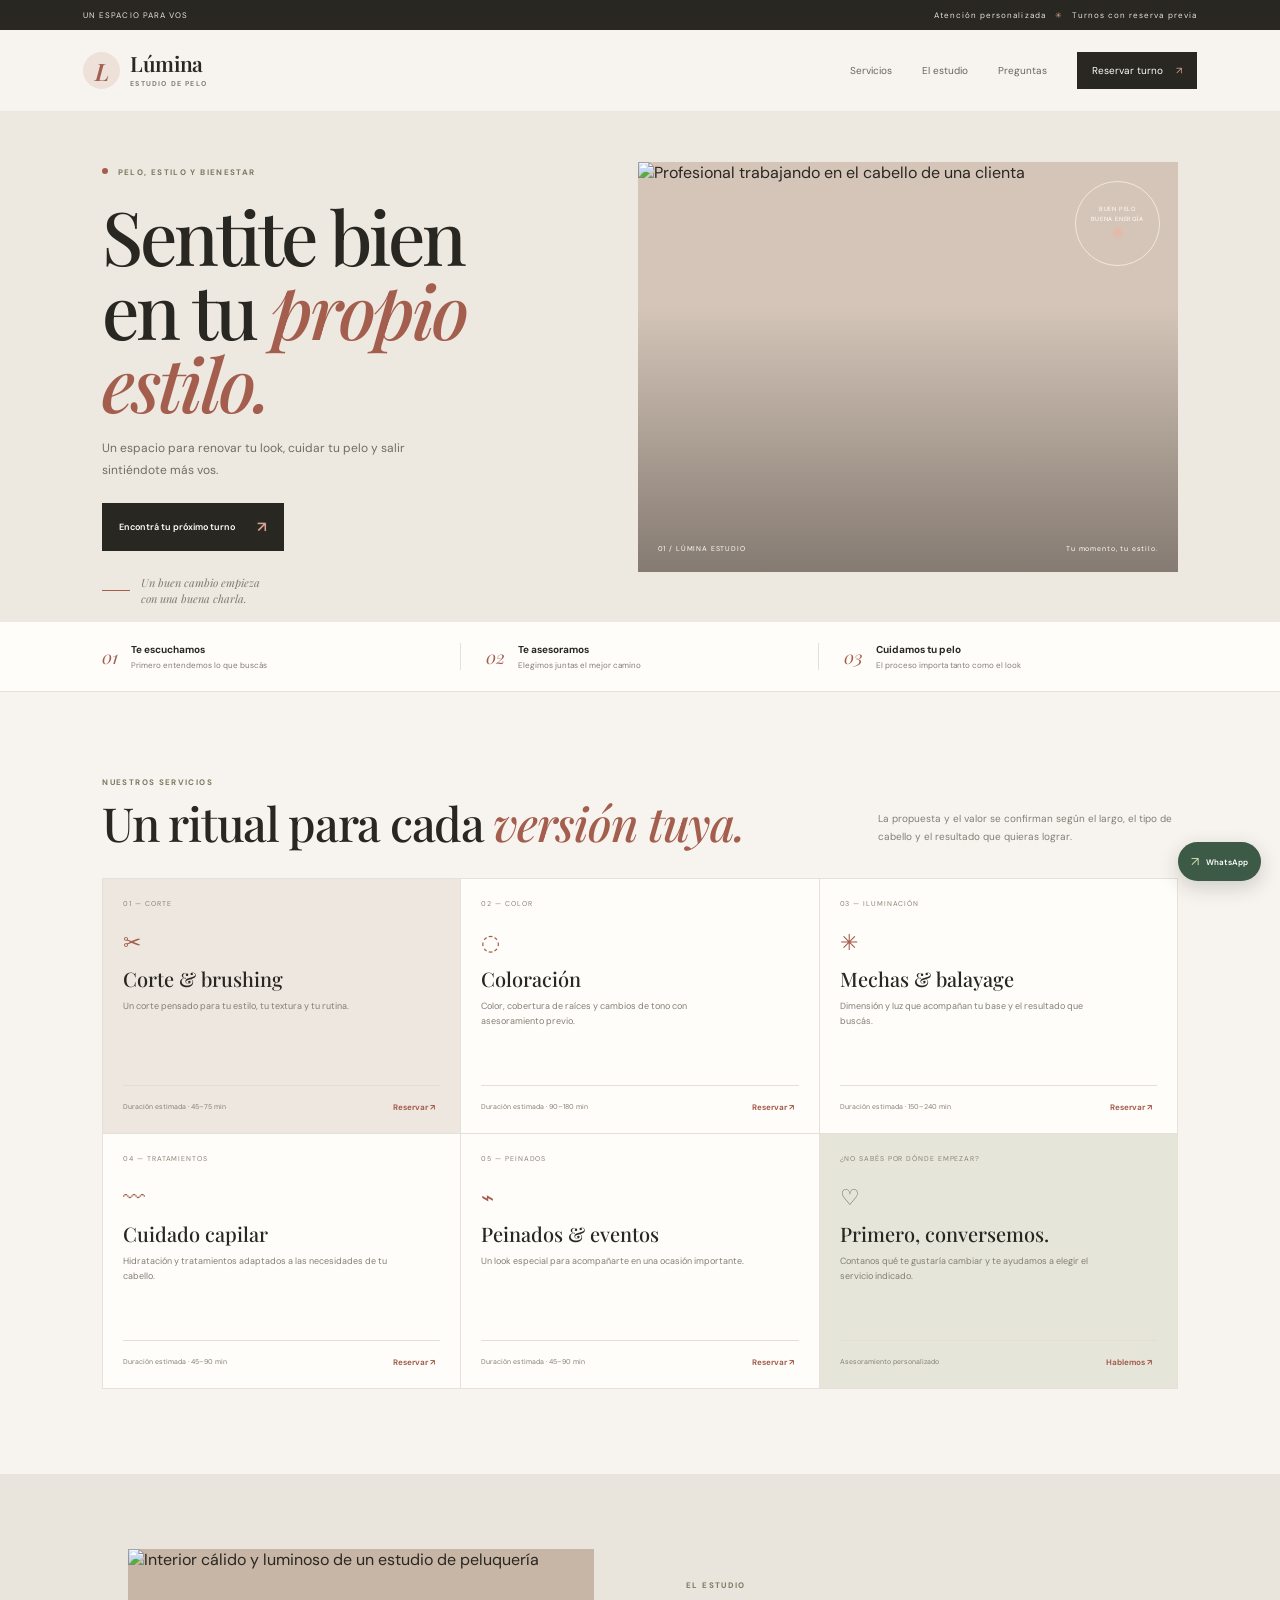
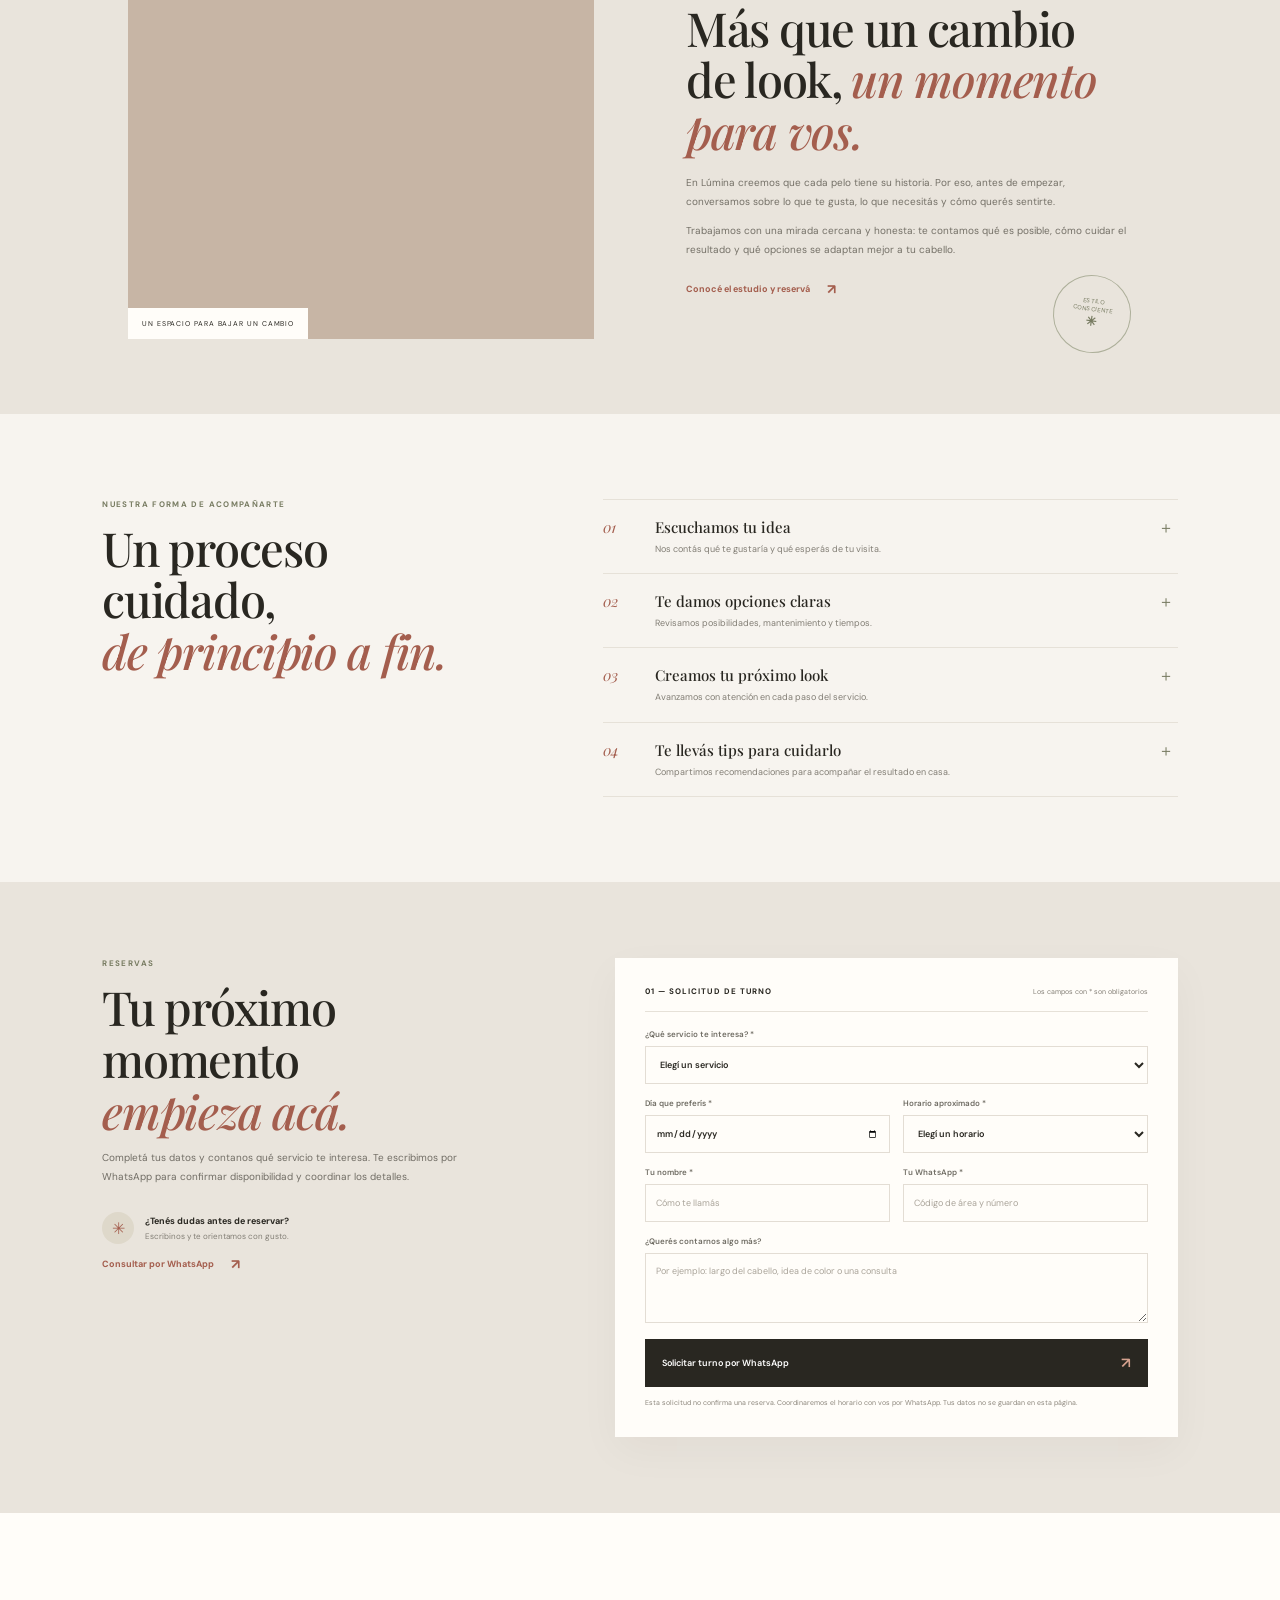
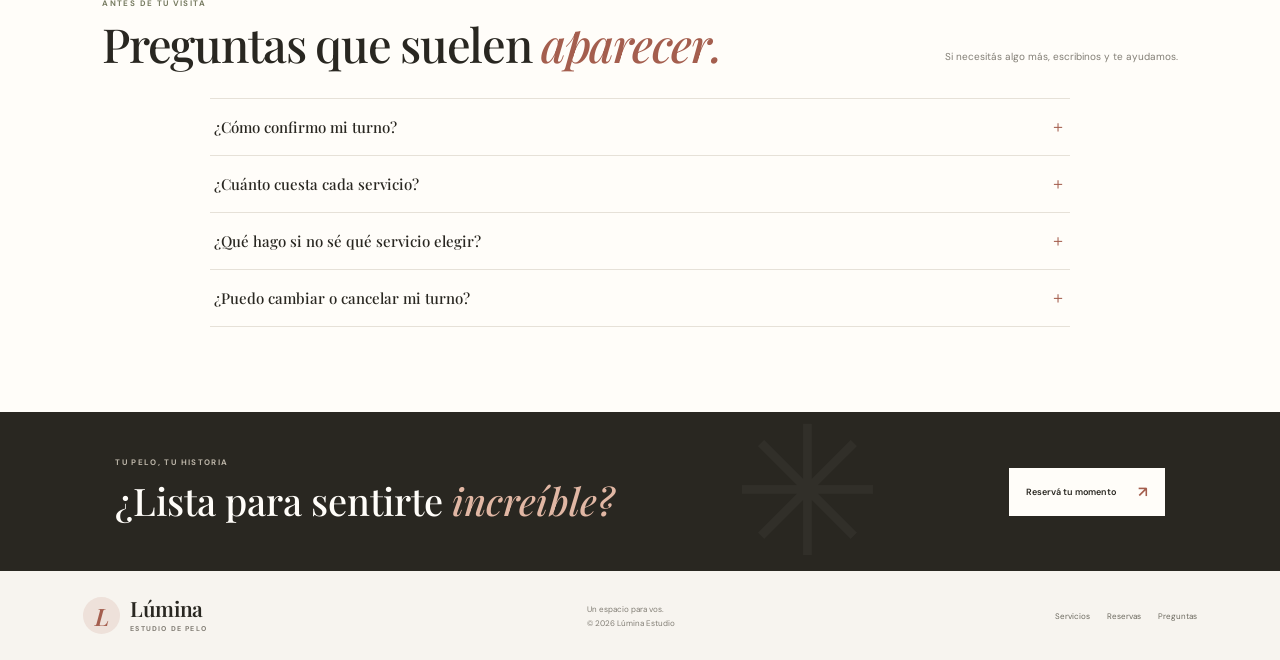
==== index.html @ b68b3b3b "Add files via upload" ====
<!doctype html>
<html lang="es">
<head>
  <meta charset="utf-8">
  <meta name="viewport" content="width=device-width, initial-scale=1">
  <meta name="theme-color" content="#f7f4ef">
  <meta name="description" content="Un espacio para renovar tu estilo y cuidar tu cabello. Conocé nuestros servicios de peluquería y solicitá tu turno por WhatsApp.">
  <title>Lúmina Estudio | Peluquería y cuidado capilar</title>
  <link rel="preconnect" href="https://fonts.googleapis.com">
  <link rel="preconnect" href="https://fonts.gstatic.com" crossorigin>
  <link href="https://fonts.googleapis.com/css2?family=DM+Sans:wght@400;500;600;700&family=Playfair+Display:ital,wght@0,500;0,600;0,700;1,500;1,600&display=swap" rel="stylesheet">
  <link rel="stylesheet" href="styles.css">
</head>
<body>
  <div class="topbar"><span>UN ESPACIO PARA VOS</span><span>Atención personalizada <i>✳</i> Turnos con reserva previa</span></div>
  <header class="site-header">
    <a class="brand" href="#inicio" aria-label="Lúmina Estudio, inicio"><span class="brand-mark" aria-hidden="true">L</span><span class="brand-word">Lúmina<small>ESTUDIO DE PELO</small></span></a>
    <button class="menu-toggle" id="menuToggle" aria-expanded="false" aria-controls="mainNav" aria-label="Abrir menú"><span></span><span></span></button>
    <nav class="main-nav" id="mainNav" aria-label="Navegación principal"><a href="#servicios">Servicios</a><a href="#estudio">El estudio</a><a href="#preguntas">Preguntas</a><a class="nav-book" href="#turnos">Reservar turno <span>↗</span></a></nav>
  </header>
  <main id="inicio">
    <section class="hero">
      <div class="hero-copy"><span class="eyebrow"><i></i> PELO, ESTILO Y BIENESTAR</span><h1>Sentite bien<br>en tu <em>propio estilo.</em></h1><p>Un espacio para renovar tu look, cuidar tu pelo y salir sintiéndote más vos.</p><a class="button button-dark" href="#turnos">Encontrá tu próximo turno <span>↗</span></a><div class="hero-note"><span class="note-line"></span><span>Un buen cambio empieza<br>con una buena charla.</span></div></div>
      <div class="hero-image"><img src="https://images.unsplash.com/photo-1522337360788-8b13dee7a37e?auto=format&fit=crop&w=1400&q=88" alt="Profesional trabajando en el cabello de una clienta" fetchpriority="high"><div class="hero-image-caption"><span>01 / LÚMINA ESTUDIO</span><span>Tu momento, tu estilo.</span></div><div class="hero-seal"><span>BUEN PELO<br>BUENA ENERGÍA</span><b>✳</b></div></div>
    </section>

    <section class="values-strip" aria-label="Nuestra forma de trabajar"><div><span class="value-number">01</span><span><b>Te escuchamos</b><small>Primero entendemos lo que buscás</small></span></div><div><span class="value-number">02</span><span><b>Te asesoramos</b><small>Elegimos juntas el mejor camino</small></span></div><div><span class="value-number">03</span><span><b>Cuidamos tu pelo</b><small>El proceso importa tanto como el look</small></span></div></section>

    <section class="services section-pad" id="servicios">
      <div class="section-heading"><div><span class="eyebrow">NUESTROS SERVICIOS</span><h2>Un ritual para cada <em>versión tuya.</em></h2></div><p>La propuesta y el valor se confirman según el largo, el tipo de cabello y el resultado que quieras lograr.</p></div>
      <div class="service-grid">
        <article class="service-card service-featured"><span class="service-index">01 — CORTE</span><div class="service-icon" aria-hidden="true">✂</div><h3>Corte &amp; brushing</h3><p>Un corte pensado para tu estilo, tu textura y tu rutina.</p><div class="service-bottom"><span>Duración estimada · 45–75 min</span><button data-book-service="Corte & brushing" aria-label="Solicitar turno para corte y brushing">Reservar ↗</button></div></article>
        <article class="service-card"><span class="service-index">02 — COLOR</span><div class="service-icon" aria-hidden="true">◌</div><h3>Coloración</h3><p>Color, cobertura de raíces y cambios de tono con asesoramiento previo.</p><div class="service-bottom"><span>Duración estimada · 90–180 min</span><button data-book-service="Coloración" aria-label="Solicitar turno para coloración">Reservar ↗</button></div></article>
        <article class="service-card"><span class="service-index">03 — ILUMINACIÓN</span><div class="service-icon" aria-hidden="true">✳</div><h3>Mechas &amp; balayage</h3><p>Dimensión y luz que acompañan tu base y el resultado que buscás.</p><div class="service-bottom"><span>Duración estimada · 150–240 min</span><button data-book-service="Mechas y balayage" aria-label="Solicitar turno para mechas o balayage">Reservar ↗</button></div></article>
        <article class="service-card"><span class="service-index">04 — TRATAMIENTOS</span><div class="service-icon" aria-hidden="true">〰</div><h3>Cuidado capilar</h3><p>Hidratación y tratamientos adaptados a las necesidades de tu cabello.</p><div class="service-bottom"><span>Duración estimada · 45–90 min</span><button data-book-service="Tratamiento capilar" aria-label="Solicitar turno para tratamiento capilar">Reservar ↗</button></div></article>
        <article class="service-card"><span class="service-index">05 — PEINADOS</span><div class="service-icon" aria-hidden="true">⌁</div><h3>Peinados &amp; eventos</h3><p>Un look especial para acompañarte en una ocasión importante.</p><div class="service-bottom"><span>Duración estimada · 45–90 min</span><button data-book-service="Peinado para evento" aria-label="Solicitar turno para peinado de evento">Reservar ↗</button></div></article>
        <article class="service-card service-consult"><span class="service-index">¿NO SABÉS POR DÓNDE EMPEZAR?</span><div class="service-icon" aria-hidden="true">♡</div><h3>Primero, conversemos.</h3><p>Contanos qué te gustaría cambiar y te ayudamos a elegir el servicio indicado.</p><div class="service-bottom"><span>Asesoramiento personalizado</span><a href="#turnos">Hablemos ↗</a></div></article>
      </div>
    </section>

    <section class="about" id="estudio"><div class="about-photo"><img src="https://images.unsplash.com/photo-1560066984-138dadb4c035?auto=format&fit=crop&w=1000&q=85" alt="Interior cálido y luminoso de un estudio de peluquería" loading="lazy"><span class="photo-tag">UN ESPACIO PARA BAJAR UN CAMBIO</span></div><div class="about-copy"><span class="eyebrow">EL ESTUDIO</span><h2>Más que un cambio de look, <em>un momento para vos.</em></h2><p>En Lúmina creemos que cada pelo tiene su historia. Por eso, antes de empezar, conversamos sobre lo que te gusta, lo que necesitás y cómo querés sentirte.</p><p>Trabajamos con una mirada cercana y honesta: te contamos qué es posible, cómo cuidar el resultado y qué opciones se adaptan mejor a tu cabello.</p><a class="text-link" href="#turnos">Conocé el estudio y reservá <span>↗</span></a><div class="about-stamp" aria-hidden="true"><span>ESTILO<br>CONSCIENTE</span><b>✳</b></div></div></section>

    <section class="experience section-pad"><div class="experience-heading"><span class="eyebrow">NUESTRA FORMA DE ACOMPAÑARTE</span><h2>Un proceso cuidado,<br><em>de principio a fin.</em></h2></div><div class="experience-list"><article><span>01</span><div><h3>Escuchamos tu idea</h3><p>Nos contás qué te gustaría y qué esperás de tu visita.</p></div><b>＋</b></article><article><span>02</span><div><h3>Te damos opciones claras</h3><p>Revisamos posibilidades, mantenimiento y tiempos.</p></div><b>＋</b></article><article><span>03</span><div><h3>Creamos tu próximo look</h3><p>Avanzamos con atención en cada paso del servicio.</p></div><b>＋</b></article><article><span>04</span><div><h3>Te llevás tips para cuidarlo</h3><p>Compartimos recomendaciones para acompañar el resultado en casa.</p></div><b>＋</b></article></div></section>

    <section class="booking" id="turnos"><div class="booking-intro"><span class="eyebrow">RESERVAS</span><h2>Tu próximo momento<br><em>empieza acá.</em></h2><p>Completá tus datos y contanos qué servicio te interesa. Te escribimos por WhatsApp para confirmar disponibilidad y coordinar los detalles.</p><div class="booking-contact"><span class="contact-icon">✳</span><span><b>¿Tenés dudas antes de reservar?</b><small>Escribinos y te orientamos con gusto.</small></span></div><a class="text-link" href="#" id="bookingWhatsApp">Consultar por WhatsApp <span>↗</span></a></div>
      <form class="booking-form" id="bookingForm">
        <div class="form-heading"><span>01 — SOLICITUD DE TURNO</span><small>Los campos con * son obligatorios</small></div>
        <label class="field field-full">¿Qué servicio te interesa? *<select name="service" id="serviceSelect" required><option value="" disabled selected>Elegí un servicio</option><option>Corte & brushing</option><option>Coloración</option><option>Mechas y balayage</option><option>Tratamiento capilar</option><option>Peinado para evento</option><option>Necesito asesoramiento</option></select></label>
        <div class="form-row"><label class="field">Día que preferís *<input type="date" name="date" id="dateInput" required></label><label class="field">Horario aproximado *<select name="time" id="timeSelect" required><option value="" disabled selected>Elegí un horario</option></select></label></div>
        <div class="form-row"><label class="field">Tu nombre *<input type="text" name="name" placeholder="Cómo te llamás" autocomplete="name" required maxlength="70"></label><label class="field">Tu WhatsApp *<input type="tel" name="phone" placeholder="Código de área y número" autocomplete="tel" required maxlength="25"></label></div>
        <label class="field field-full">¿Querés contarnos algo más? <textarea name="notes" rows="3" placeholder="Por ejemplo: largo del cabello, idea de color o una consulta" maxlength="500"></textarea></label>
        <button class="button button-dark submit-booking" type="submit">Solicitar turno por WhatsApp <span>↗</span></button>
        <p class="form-privacy">Esta solicitud no confirma una reserva. Coordinaremos el horario con vos por WhatsApp. Tus datos no se guardan en esta página.</p>
      </form>
    </section>

    <section class="faq section-pad" id="preguntas"><div class="section-heading"><div><span class="eyebrow">ANTES DE TU VISITA</span><h2>Preguntas que suelen <em>aparecer.</em></h2></div><p>Si necesitás algo más, escribinos y te ayudamos.</p></div><div class="faq-list"><details><summary>¿Cómo confirmo mi turno?<span>＋</span></summary><p>Completá el formulario de reserva. Se abrirá WhatsApp con tu solicitud y coordinaremos con vos la disponibilidad. El turno queda confirmado cuando recibís nuestra respuesta.</p></details><details><summary>¿Cuánto cuesta cada servicio?<span>＋</span></summary><p>El valor depende del servicio, el largo y el trabajo necesario. Te damos una orientación antes de reservar y confirmamos el presupuesto durante la consulta.</p></details><details><summary>¿Qué hago si no sé qué servicio elegir?<span>＋</span></summary><p>Elegí “Necesito asesoramiento” en el formulario y contanos qué resultado tenés en mente. Te vamos a orientar antes de definir el servicio.</p></details><details><summary>¿Puedo cambiar o cancelar mi turno?<span>＋</span></summary><p>Sí. Escribinos por WhatsApp con anticipación para que podamos recoordinar el horario.</p></details></div></section>

    <section class="closing-banner"><div><span class="eyebrow">TU PELO, TU HISTORIA</span><h2>¿Lista para sentirte <em>increíble?</em></h2></div><a class="button button-light" href="#turnos">Reservá tu momento <span>↗</span></a><span class="closing-flower" aria-hidden="true">✳</span></section>
  </main>
  <footer class="footer"><a class="brand" href="#inicio"><span class="brand-mark" aria-hidden="true">L</span><span class="brand-word">Lúmina<small>ESTUDIO DE PELO</small></span></a><span class="footer-copy">Un espacio para vos. <span>© <span id="year"></span> Lúmina Estudio</span></span><div class="footer-links"><a href="#servicios">Servicios</a><a href="#turnos">Reservas</a><a href="#preguntas">Preguntas</a></div></footer>
  <a class="floating-whatsapp" href="#" id="floatingWhatsApp" aria-label="Escribinos por WhatsApp"><span>↗</span><b>WhatsApp</b></a>
  <div class="toast" id="toast" role="status" aria-live="polite"></div>
  <script src="app.js"></script>
</body>
</html>
---- styles.css ----
:root{--cream:#f7f4ef;--paper:#fffdf9;--ink:#292721;--muted:#827e75;--line:#e6e1d8;--rose:#d5a18e;--rose-deep:#a45e4e;--rose-pale:#eee1da;--olive:#777b61;--display:'Playfair Display',Georgia,serif;--sans:'DM Sans',Arial,sans-serif}
*{box-sizing:border-box}html{scroll-behavior:smooth;scroll-padding-top:90px}body{margin:0;background:var(--cream);color:var(--ink);font-family:var(--sans);-webkit-font-smoothing:antialiased}body.menu-open{overflow:hidden}a{color:inherit;text-decoration:none}button,input,select,textarea{font:inherit}button{color:inherit}.topbar{height:30px;background:var(--ink);color:#e8e3da;padding:0 6.5%;display:flex;align-items:center;justify-content:space-between;font-size:8px;letter-spacing:.13em}.topbar i{color:var(--rose);font-style:normal;padding:0 6px}.site-header{height:82px;padding:0 6.5%;display:flex;align-items:center;justify-content:space-between;background:var(--cream);position:sticky;top:0;z-index:10;border-bottom:1px solid #29272110}.brand{display:flex;align-items:center;gap:10px}.brand-mark{width:37px;height:37px;border-radius:50%;display:grid;place-items:center;background:var(--rose-pale);color:var(--rose-deep);font:italic 600 24px var(--display)}.brand-word{font:600 21px var(--display);letter-spacing:-.4px;line-height:1;display:flex;flex-direction:column}.brand-word small{font:700 7px var(--sans);letter-spacing:.17em;color:var(--muted);margin-top:5px}.main-nav{display:flex;align-items:center;gap:30px}.main-nav>a{font-size:10px;color:#68655d;transition:color .2s}.main-nav>a:hover{color:var(--rose-deep)}.main-nav .nav-book{background:var(--ink);color:var(--paper);padding:12px 15px}.nav-book span{color:var(--rose);margin-left:10px}.menu-toggle{display:none}
.hero{min-height:510px;padding:0 8%;display:grid;grid-template-columns:.92fr 1.08fr;align-items:center;gap:7%;overflow:hidden;background:#ede8e0}.hero-copy{position:relative;padding:54px 0 70px;max-width:500px}.eyebrow{display:block;font-size:8px;letter-spacing:.17em;font-weight:700;color:var(--olive)}.hero-copy .eyebrow i{display:inline-block;width:6px;height:6px;border-radius:50%;background:var(--rose-deep);margin:0 6px 1px 0}.hero h1{font:500 clamp(47px,5.8vw,78px)/.99 var(--display);letter-spacing:-3px;margin:22px 0 17px}.hero h1 em,.section-heading h2 em,.about-copy h2 em,.experience h2 em,.booking-intro h2 em,.closing-banner h2 em{font-weight:500;color:var(--rose-deep)}.hero-copy>p{max-width:365px;font-size:12px;line-height:1.85;color:#716d65;margin:0 0 22px}.button{display:inline-flex;align-items:center;justify-content:space-between;gap:22px;padding:14px 17px;font-size:9px;font-weight:600;transition:transform .2s,background .2s}.button:hover{transform:translateY(-2px)}.button span{font-size:15px;color:var(--rose)}.button-dark{background:var(--ink);color:white}.hero-note{position:absolute;bottom:15px;left:0;display:flex;align-items:center;gap:11px;color:#807b71;font:italic 11px/1.4 var(--display)}.note-line{width:28px;height:1px;background:var(--rose-deep)}.hero-image{height:410px;position:relative;background:#d4c5b8;overflow:hidden}.hero-image::after{content:"";position:absolute;inset:35% 0 0;background:linear-gradient(transparent,#211c1870);pointer-events:none}.hero-image img,.about-photo img{width:100%;height:100%;object-fit:cover;display:block}.hero-image img{object-position:center 37%}.hero-image-caption{position:absolute;z-index:1;bottom:19px;left:20px;right:20px;display:flex;justify-content:space-between;color:#fff;font-size:7px;letter-spacing:.12em}.hero-seal{position:absolute;z-index:2;top:19px;right:18px;width:85px;height:85px;border:1px solid #fff9;border-radius:50%;display:flex;flex-direction:column;align-items:center;justify-content:center;color:#fff;text-align:center;font-size:6px;line-height:1.6;letter-spacing:.1em}.hero-seal b{color:#e6b8a6;font-size:17px;line-height:1}
.values-strip{padding:21px 8%;background:var(--paper);display:grid;grid-template-columns:repeat(3,1fr);border-bottom:1px solid var(--line)}.values-strip>div{display:flex;align-items:center;gap:13px;padding-left:25px;border-right:1px solid var(--line)}.values-strip>div:first-child{padding-left:0}.values-strip>div:last-child{border:0}.value-number{font:italic 18px var(--display);color:var(--rose-deep)}.values-strip b,.values-strip small{display:block}.values-strip b{font-size:10px}.values-strip small{font-size:8px;color:var(--muted);margin-top:4px}.section-pad{padding:85px 8%}.section-heading{display:flex;align-items:end;justify-content:space-between;gap:28px;margin-bottom:29px}.section-heading h2,.about-copy h2,.experience h2,.booking-intro h2{font:500 clamp(30px,3.8vw,47px)/1.1 var(--display);letter-spacing:-1.3px;margin:10px 0 0}.section-heading>p{max-width:300px;margin:0 0 3px;color:var(--muted);font-size:10px;line-height:1.8}.service-grid{display:grid;grid-template-columns:repeat(3,minmax(0,1fr));gap:1px;background:var(--line);border:1px solid var(--line)}.service-card{min-height:254px;background:var(--paper);padding:20px 20px 16px;display:flex;flex-direction:column;transition:background .2s}.service-card:hover{background:#f4eee8}.service-featured{background:#eee7df}.service-index{font-size:7px;letter-spacing:.13em;color:#8a8278}.service-icon{margin:20px 0 8px;color:var(--rose-deep);font-size:22px}.service-card h3{font:500 20px var(--display);margin:0 0 7px}.service-card p{font-size:9px;line-height:1.65;color:var(--muted);max-width:270px;margin:0 0 17px}.service-bottom{margin-top:auto;border-top:1px solid #e4ded5;padding-top:11px;display:flex;justify-content:space-between;align-items:center;gap:8px}.service-bottom span{font-size:7px;color:#858076}.service-bottom button,.service-bottom a{border:0;background:transparent;color:var(--rose-deep);font-size:8px;font-weight:700;cursor:pointer;white-space:nowrap;padding:5px}.service-bottom button:hover,.service-bottom a:hover{text-decoration:underline}.service-consult{background:#e5e5d9}.service-consult .service-icon{color:var(--olive)}
.about{background:#e9e4dc;display:grid;grid-template-columns:1fr 1fr;align-items:center;gap:9%;padding:75px 10%}.about-photo{height:390px;position:relative;background:#c7b5a5}.about-photo img{object-position:center}.photo-tag{position:absolute;left:0;bottom:0;background:var(--paper);padding:11px 14px;font-size:7px;letter-spacing:.13em}.about-copy{position:relative;max-width:445px;padding:25px 0 35px}.about-copy h2{margin:12px 0 16px}.about-copy>p{font-size:10px;line-height:1.9;color:#747067}.text-link{display:inline-flex;align-items:center;gap:17px;margin-top:11px;color:var(--rose-deep);font-size:9px;font-weight:700}.text-link span{font-size:14px}.about-stamp{position:absolute;right:0;bottom:-20px;width:78px;height:78px;border:1px solid #aeb09b;border-radius:50%;display:flex;flex-direction:column;align-items:center;justify-content:center;text-align:center;color:var(--olive);font-size:6px;line-height:1.4;letter-spacing:.1em;transform:rotate(8deg)}.about-stamp b{font-size:13px}
.experience{display:grid;grid-template-columns:.8fr 1.2fr;gap:11%;align-items:start}.experience-heading h2{margin-top:13px}.experience-list{border-top:1px solid var(--line)}.experience-list article{display:grid;grid-template-columns:38px 1fr 20px;gap:14px;padding:17px 0;border-bottom:1px solid var(--line);align-items:start}.experience-list article>span{color:var(--rose-deep);font:italic 15px var(--display)}.experience-list h3{font:500 15px var(--display);margin:0 0 5px}.experience-list p{font-size:9px;color:var(--muted);margin:0;line-height:1.6}.experience-list article>b{color:var(--olive);font-weight:400}
.booking{padding:76px 8%;background:#e9e4dc;display:grid;grid-template-columns:.85fr 1.15fr;gap:9%;align-items:start}.booking-intro{position:sticky;top:118px}.booking-intro h2{margin:13px 0}.booking-intro>p{max-width:370px;color:#716d65;font-size:10px;line-height:1.85}.booking-contact{display:flex;gap:11px;align-items:center;margin-top:26px}.contact-icon{width:32px;height:32px;border-radius:50%;background:#ded8ca;display:grid;place-items:center;color:var(--rose-deep)}.booking-contact b,.booking-contact small{display:block}.booking-contact b{font-size:9px}.booking-contact small{font-size:8px;color:var(--muted);margin-top:4px}.booking-form{background:var(--paper);padding:28px 30px;box-shadow:0 14px 40px #2c25120a}.form-heading{display:flex;align-items:center;justify-content:space-between;gap:10px;border-bottom:1px solid var(--line);padding-bottom:15px;margin-bottom:17px}.form-heading span{font-size:8px;letter-spacing:.13em;font-weight:700}.form-heading small{font-size:7px;color:var(--muted)}.form-row{display:grid;grid-template-columns:1fr 1fr;gap:13px}.field{display:flex;flex-direction:column;gap:7px;margin-bottom:14px;font-size:8px;color:#6f6c63;font-weight:600}.field-full{width:100%}.field input,.field select,.field textarea{width:100%;border:1px solid #e3ddd4;background:#fffdf9;padding:11px 10px;color:var(--ink);font-size:9px;outline:0;border-radius:0;min-height:38px}.field input:focus,.field select:focus,.field textarea:focus{border-color:var(--rose-deep);box-shadow:0 0 0 2px #a45e4e1c}.field textarea{resize:vertical;min-height:70px}.field input::placeholder,.field textarea::placeholder{color:#aaa49a;font-weight:400}.submit-booking{width:100%;border:0;cursor:pointer;margin-top:2px}.form-privacy{margin:10px 0 0;color:#8b857b;font-size:7px;line-height:1.65}
.faq{background:var(--paper)}.faq-list{max-width:860px;margin:0 auto;border-top:1px solid var(--line)}.faq-list details{border-bottom:1px solid var(--line)}.faq-list summary{list-style:none;cursor:pointer;display:flex;justify-content:space-between;align-items:center;padding:17px 4px;font:500 15px var(--display)}.faq-list summary::-webkit-details-marker{display:none}.faq-list summary span{color:var(--rose-deep);font:400 16px var(--sans);transition:transform .2s}.faq-list details[open] summary span{transform:rotate(45deg)}.faq-list details p{max-width:700px;color:var(--muted);font-size:9px;line-height:1.8;margin:0;padding:0 35px 18px 4px}.closing-banner{position:relative;overflow:hidden;background:var(--ink);color:var(--paper);padding:45px 9%;display:flex;align-items:center;justify-content:space-between;gap:25px}.closing-banner .eyebrow{color:#bcb5a8}.closing-banner h2{font:500 clamp(27px,3vw,38px) var(--display);margin:8px 0 0}.closing-banner h2 em{color:#e1b7a4}.button-light{background:var(--paper);color:var(--ink);z-index:1}.button-light span{color:var(--rose-deep)}.closing-flower{position:absolute;right:31%;top:-36px;color:#ffffff0a;font-size:180px}.footer{min-height:89px;padding:19px 6.5%;display:flex;align-items:center;justify-content:space-between;gap:20px}.footer-copy{font-size:8px;color:var(--muted)}.footer-copy>span{display:block;margin-top:4px}.footer-links{display:flex;gap:17px}.footer-links a{font-size:8px;color:#6b685e}.floating-whatsapp{position:fixed;right:19px;bottom:19px;z-index:8;background:#3c5a45;color:#fff;padding:11px 13px;border-radius:30px;display:flex;align-items:center;gap:7px;box-shadow:0 6px 20px #201e1830}.floating-whatsapp span{font-size:13px;color:#c8ddad}.floating-whatsapp b{font-size:8px;font-weight:600}.toast{position:fixed;z-index:30;bottom:22px;left:50%;transform:translate(-50%,12px);opacity:0;pointer-events:none;background:var(--ink);color:white;padding:11px 15px;font-size:9px;transition:.2s}.toast.show{opacity:1;transform:translate(-50%,0)}
@media(max-width:900px){.site-header{padding:0 4%}.hero{padding:0 6%;gap:5%}.hero h1{font-size:clamp(44px,6.2vw,60px)}.hero-image{height:360px}.section-pad{padding:70px 6%}.service-grid{grid-template-columns:repeat(2,minmax(0,1fr))}.about{padding:65px 7%;gap:7%}.about-photo{height:340px}.booking{padding:65px 6%;gap:6%}.booking-form{padding:24px}.values-strip{padding-left:6%;padding-right:6%}}
@media(max-width:640px){html{scroll-padding-top:70px}.topbar{padding:0 15px;height:27px;justify-content:center;font-size:7px}.topbar span:first-child{display:none}.site-header{height:68px;padding:0 16px}.brand-mark{width:32px;height:32px;font-size:21px}.brand-word{font-size:19px}.main-nav{display:none;position:absolute;left:0;right:0;top:68px;padding:16px;background:var(--cream);border-bottom:1px solid var(--line);box-shadow:0 12px 20px #29272110;flex-direction:column;align-items:stretch;gap:0}.main-nav.open{display:flex}.main-nav>a{padding:13px 5px;border-bottom:1px solid var(--line)}.main-nav .nav-book{text-align:center;margin-top:10px;padding:13px}.menu-toggle{width:36px;height:36px;border:1px solid var(--line);background:transparent;display:flex;flex-direction:column;align-items:center;justify-content:center;gap:5px}.menu-toggle span{width:15px;height:1px;background:var(--ink)}.hero{grid-template-columns:1fr;gap:0;padding:0 16px;min-height:0}.hero-copy{padding:36px 0 25px}.hero h1{font-size:clamp(43px,11.5vw,58px);letter-spacing:-2px;margin:17px 0 12px}.hero-copy>p{font-size:10px;max-width:330px}.hero-image{height:320px;margin:0 -16px}.hero-seal{width:68px;height:68px;right:12px;top:12px}.hero-image-caption{left:13px;right:13px;bottom:13px;font-size:6px}.hero-note{display:none}.values-strip{grid-template-columns:1fr;gap:0;padding:10px 20px}.values-strip>div,.values-strip>div:first-child{padding:12px 0;border-right:0;border-bottom:1px solid var(--line)}.values-strip>div:last-child{border-bottom:0}.value-number{width:26px}.section-pad{padding:55px 18px}.section-heading{display:block;margin-bottom:21px}.section-heading h2,.about-copy h2,.experience h2,.booking-intro h2{font-size:34px}.section-heading>p{margin-top:11px;font-size:9px}.service-grid{grid-template-columns:1fr}.service-card{min-height:225px;padding:17px}.service-icon{margin:15px 0 7px}.service-card h3{font-size:21px}.about{grid-template-columns:1fr;padding:0 18px 47px;gap:0}.about-photo{height:290px;margin:0 -18px}.photo-tag{font-size:6px;padding:9px}.about-copy{padding:36px 0 25px}.about-copy>p{font-size:9px}.about-stamp{width:66px;height:66px;bottom:-12px;font-size:5px}.experience{grid-template-columns:1fr;gap:24px}.experience-heading h2 br{display:none}.experience-list article{grid-template-columns:27px 1fr 15px;gap:8px;padding:15px 0}.experience-list h3{font-size:14px}.booking{grid-template-columns:1fr;padding:55px 18px;gap:24px}.booking-intro{position:static}.booking-intro>p{font-size:9px}.booking-contact{margin-top:17px}.booking-form{padding:19px 16px}.form-heading{align-items:flex-start;flex-direction:column;gap:5px}.form-row{grid-template-columns:1fr;gap:0}.field{font-size:8px}.field input,.field select,.field textarea{min-height:42px;font-size:11px}.submit-booking{font-size:9px}.faq{padding-top:54px;padding-bottom:55px}.faq-list summary{font-size:14px;gap:12px}.faq-list details p{font-size:9px}.closing-banner{padding:30px 18px;display:block}.closing-banner h2{font-size:28px;max-width:290px}.button-light{margin-top:18px}.closing-flower{right:4%;top:6px;font-size:115px}.footer{padding:19px 16px 30px;display:grid;grid-template-columns:1fr auto;gap:16px}.footer-copy{grid-column:1/-1;grid-row:2}.footer-links{gap:12px}.footer-links a{font-size:7px}.floating-whatsapp{right:12px;bottom:12px;padding:10px 12px}}
@media(prefers-reduced-motion:reduce){*,*::before,*::after{scroll-behavior:auto!important;animation:none!important;transition:none!important}}
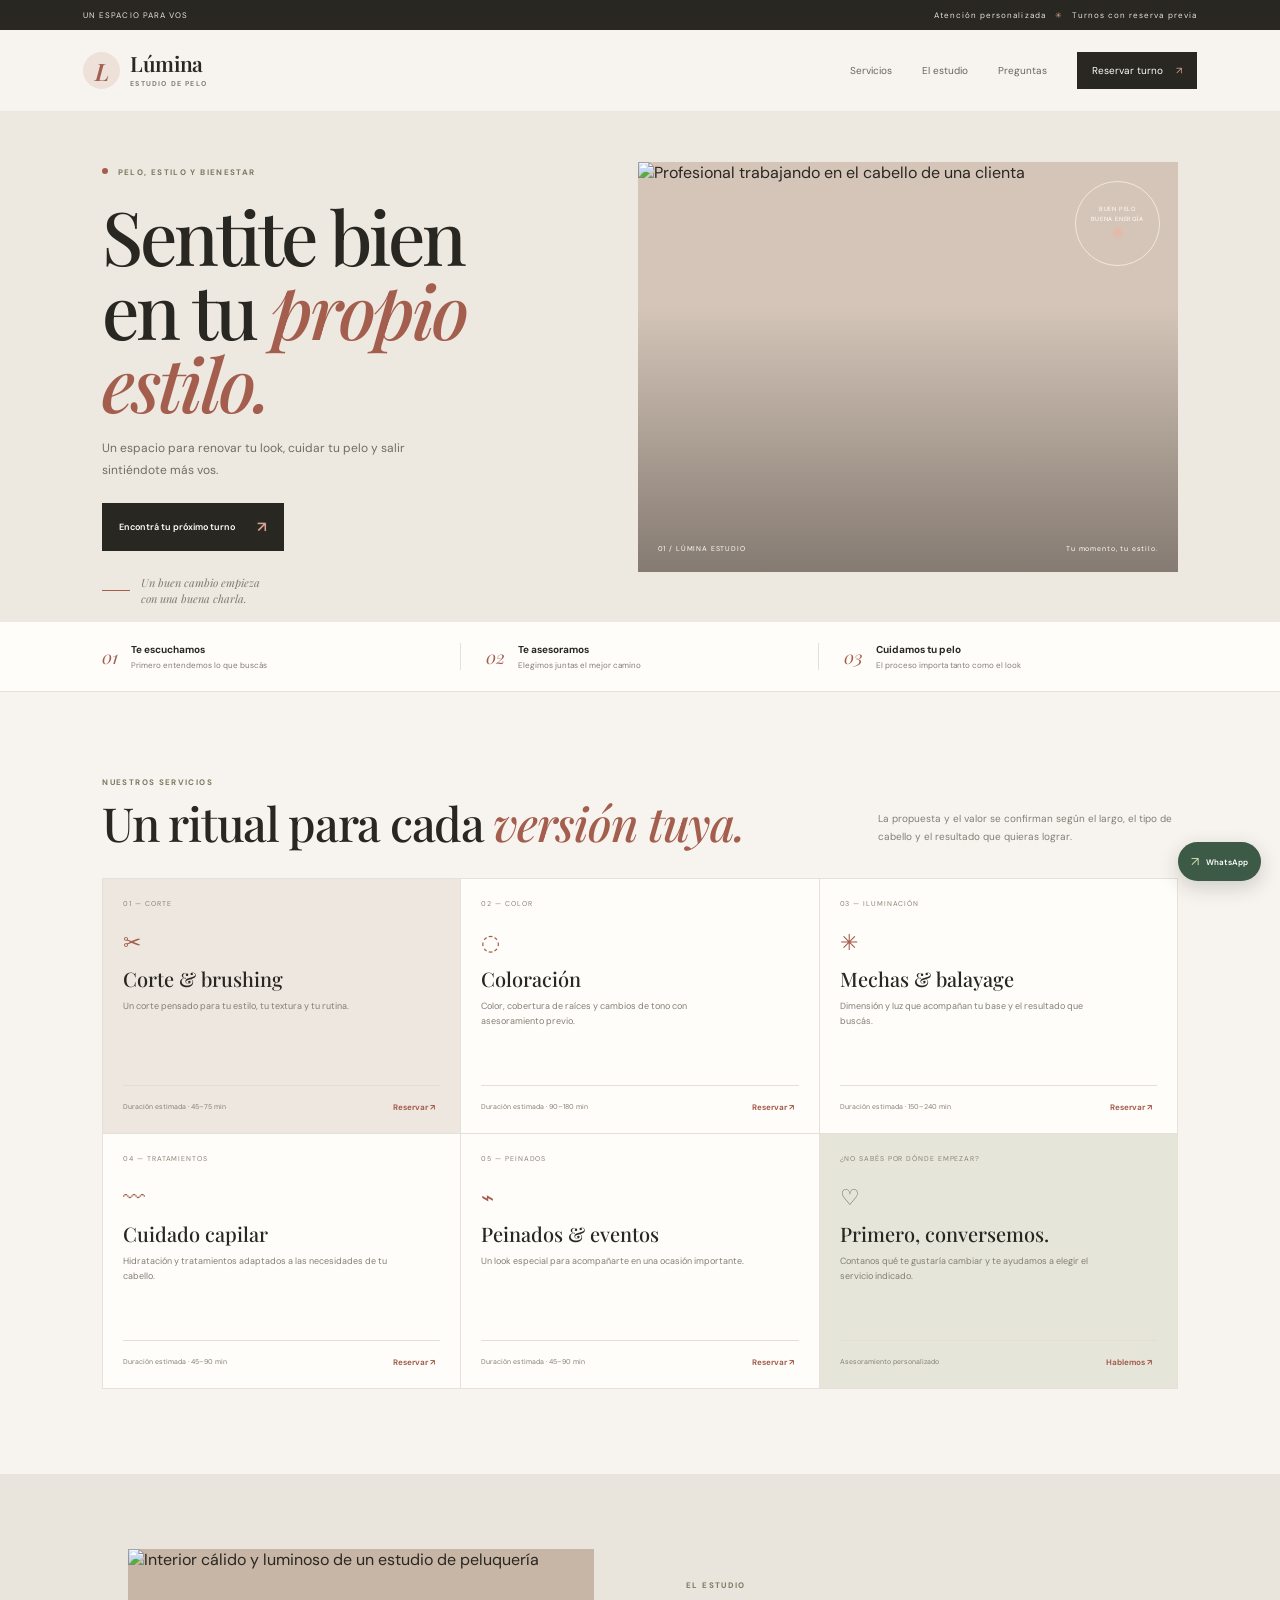
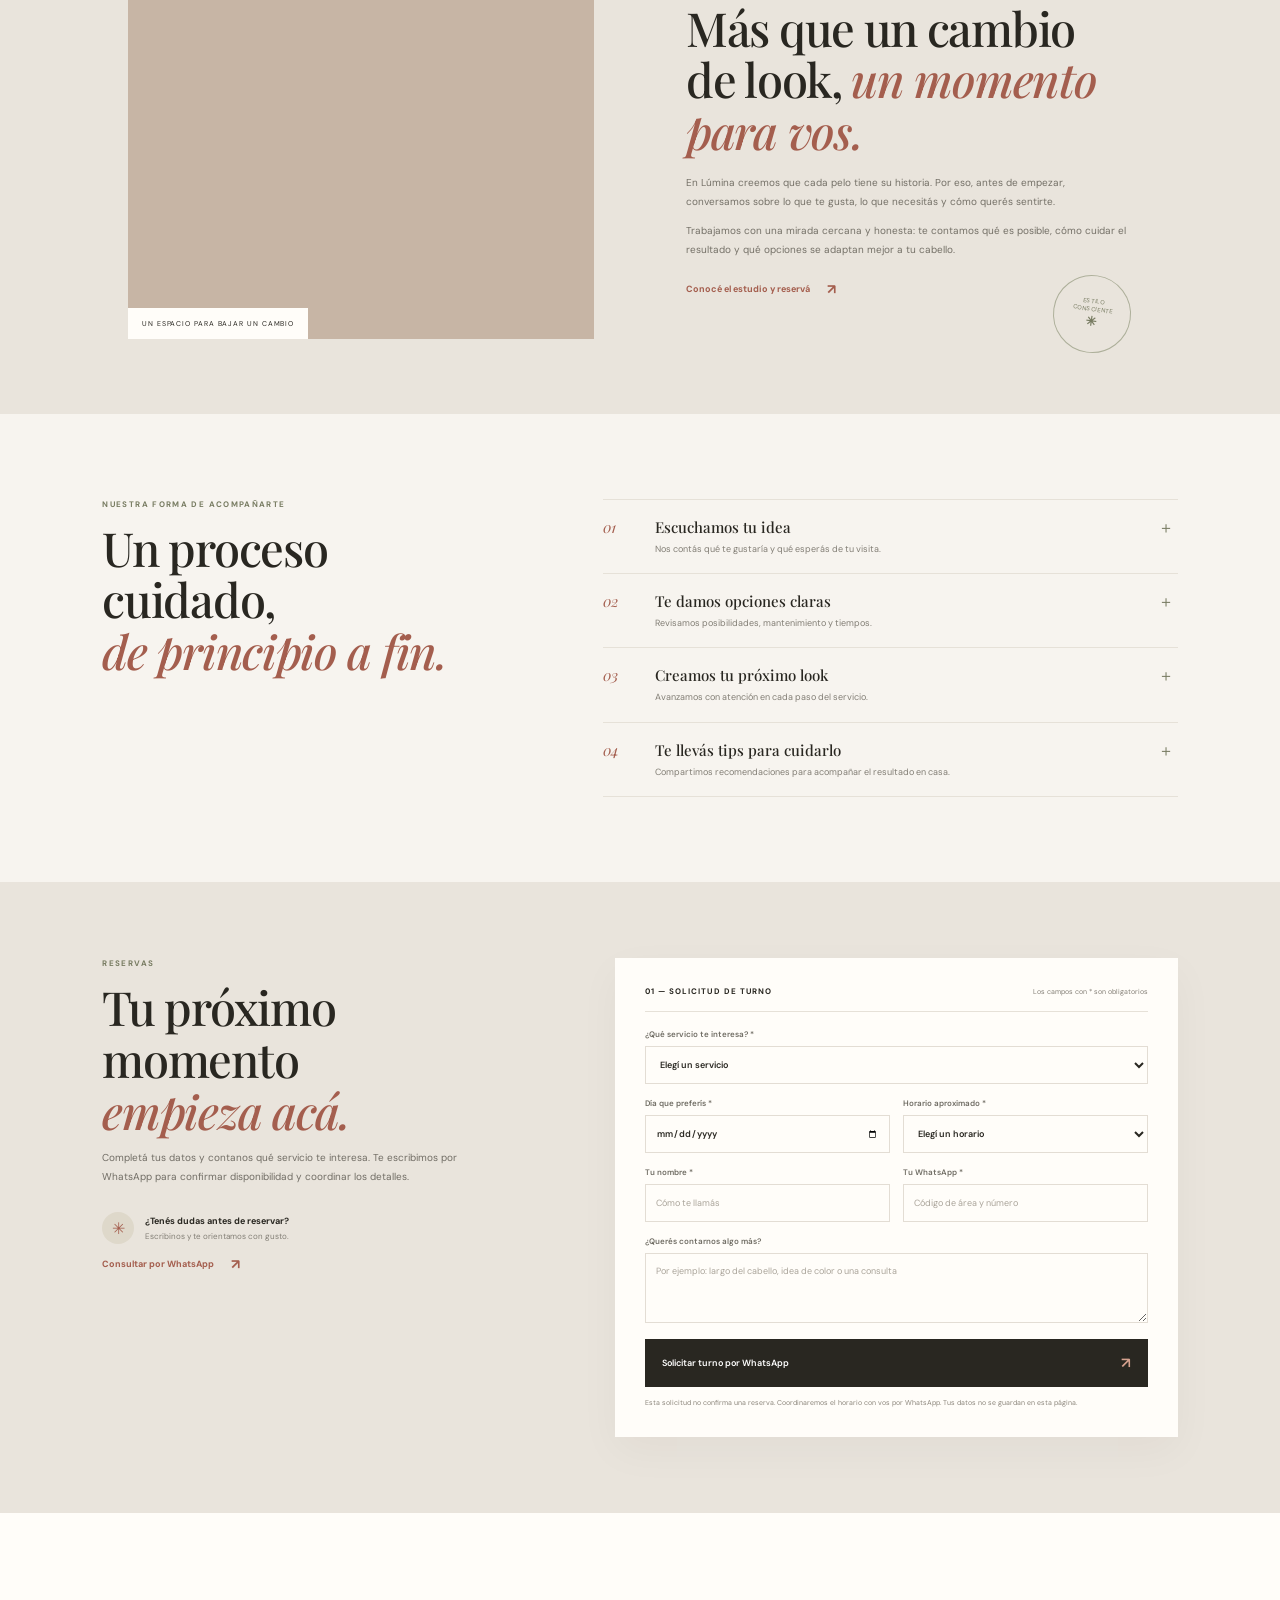
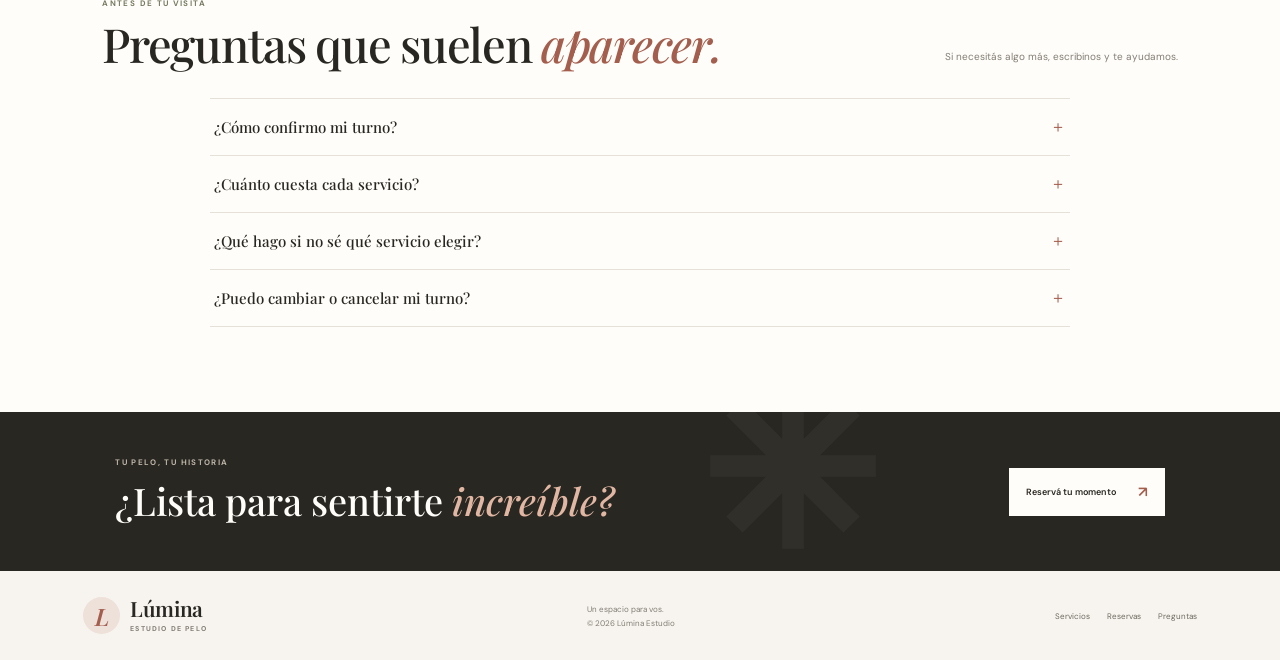
==== commit 911e130c: "Add files via upload" ====
--- a/index.html
+++ b/index.html
@@ -12,16 +12,16 @@
   <link rel="stylesheet" href="styles.css">
 </head>
 <body>
-  <div class="topbar"><span>UN ESPACIO PARA VOS</span><span>Atención personalizada <i>✳</i> Turnos con reserva previa</span></div>
+  <div class="topbar"><span>UN ESPACIO PARA VOS</span><span>Atención personalizada <i>✳︎</i> Turnos con reserva previa</span></div>
   <header class="site-header">
     <a class="brand" href="#inicio" aria-label="Lúmina Estudio, inicio"><span class="brand-mark" aria-hidden="true">L</span><span class="brand-word">Lúmina<small>ESTUDIO DE PELO</small></span></a>
     <button class="menu-toggle" id="menuToggle" aria-expanded="false" aria-controls="mainNav" aria-label="Abrir menú"><span></span><span></span></button>
-    <nav class="main-nav" id="mainNav" aria-label="Navegación principal"><a href="#servicios">Servicios</a><a href="#estudio">El estudio</a><a href="#preguntas">Preguntas</a><a class="nav-book" href="#turnos">Reservar turno <span>↗</span></a></nav>
+    <nav class="main-nav" id="mainNav" aria-label="Navegación principal"><a href="#servicios">Servicios</a><a href="#estudio">El estudio</a><a href="#preguntas">Preguntas</a><a class="nav-book" href="#turnos">Reservar turno <span>↗︎</span></a></nav>
   </header>
   <main id="inicio">
     <section class="hero">
-      <div class="hero-copy"><span class="eyebrow"><i></i> PELO, ESTILO Y BIENESTAR</span><h1>Sentite bien<br>en tu <em>propio estilo.</em></h1><p>Un espacio para renovar tu look, cuidar tu pelo y salir sintiéndote más vos.</p><a class="button button-dark" href="#turnos">Encontrá tu próximo turno <span>↗</span></a><div class="hero-note"><span class="note-line"></span><span>Un buen cambio empieza<br>con una buena charla.</span></div></div>
-      <div class="hero-image"><img src="https://images.unsplash.com/photo-1522337360788-8b13dee7a37e?auto=format&fit=crop&w=1400&q=88" alt="Profesional trabajando en el cabello de una clienta" fetchpriority="high"><div class="hero-image-caption"><span>01 / LÚMINA ESTUDIO</span><span>Tu momento, tu estilo.</span></div><div class="hero-seal"><span>BUEN PELO<br>BUENA ENERGÍA</span><b>✳</b></div></div>
+      <div class="hero-copy"><span class="eyebrow"><i></i> PELO, ESTILO Y BIENESTAR</span><h1>Sentite bien<br>en tu <em>propio estilo.</em></h1><p>Un espacio para renovar tu look, cuidar tu pelo y salir sintiéndote más vos.</p><a class="button button-dark" href="#turnos">Encontrá tu próximo turno <span>↗︎</span></a><div class="hero-note"><span class="note-line"></span><span>Un buen cambio empieza<br>con una buena charla.</span></div></div>
+      <div class="hero-image"><img src="https://images.unsplash.com/photo-1522337360788-8b13dee7a37e?auto=format&fit=crop&w=1400&q=88" alt="Profesional trabajando en el cabello de una clienta" fetchpriority="high"><div class="hero-image-caption"><span>01 / LÚMINA ESTUDIO</span><span>Tu momento, tu estilo.</span></div><div class="hero-seal"><span>BUEN PELO<br>BUENA ENERGÍA</span><b>✳︎</b></div></div>
     </section>
 
     <section class="values-strip" aria-label="Nuestra forma de trabajar"><div><span class="value-number">01</span><span><b>Te escuchamos</b><small>Primero entendemos lo que buscás</small></span></div><div><span class="value-number">02</span><span><b>Te asesoramos</b><small>Elegimos juntas el mejor camino</small></span></div><div><span class="value-number">03</span><span><b>Cuidamos tu pelo</b><small>El proceso importa tanto como el look</small></span></div></section>
@@ -29,37 +29,37 @@
     <section class="services section-pad" id="servicios">
       <div class="section-heading"><div><span class="eyebrow">NUESTROS SERVICIOS</span><h2>Un ritual para cada <em>versión tuya.</em></h2></div><p>La propuesta y el valor se confirman según el largo, el tipo de cabello y el resultado que quieras lograr.</p></div>
       <div class="service-grid">
-        <article class="service-card service-featured"><span class="service-index">01 — CORTE</span><div class="service-icon" aria-hidden="true">✂</div><h3>Corte &amp; brushing</h3><p>Un corte pensado para tu estilo, tu textura y tu rutina.</p><div class="service-bottom"><span>Duración estimada · 45–75 min</span><button data-book-service="Corte & brushing" aria-label="Solicitar turno para corte y brushing">Reservar ↗</button></div></article>
-        <article class="service-card"><span class="service-index">02 — COLOR</span><div class="service-icon" aria-hidden="true">◌</div><h3>Coloración</h3><p>Color, cobertura de raíces y cambios de tono con asesoramiento previo.</p><div class="service-bottom"><span>Duración estimada · 90–180 min</span><button data-book-service="Coloración" aria-label="Solicitar turno para coloración">Reservar ↗</button></div></article>
-        <article class="service-card"><span class="service-index">03 — ILUMINACIÓN</span><div class="service-icon" aria-hidden="true">✳</div><h3>Mechas &amp; balayage</h3><p>Dimensión y luz que acompañan tu base y el resultado que buscás.</p><div class="service-bottom"><span>Duración estimada · 150–240 min</span><button data-book-service="Mechas y balayage" aria-label="Solicitar turno para mechas o balayage">Reservar ↗</button></div></article>
-        <article class="service-card"><span class="service-index">04 — TRATAMIENTOS</span><div class="service-icon" aria-hidden="true">〰</div><h3>Cuidado capilar</h3><p>Hidratación y tratamientos adaptados a las necesidades de tu cabello.</p><div class="service-bottom"><span>Duración estimada · 45–90 min</span><button data-book-service="Tratamiento capilar" aria-label="Solicitar turno para tratamiento capilar">Reservar ↗</button></div></article>
-        <article class="service-card"><span class="service-index">05 — PEINADOS</span><div class="service-icon" aria-hidden="true">⌁</div><h3>Peinados &amp; eventos</h3><p>Un look especial para acompañarte en una ocasión importante.</p><div class="service-bottom"><span>Duración estimada · 45–90 min</span><button data-book-service="Peinado para evento" aria-label="Solicitar turno para peinado de evento">Reservar ↗</button></div></article>
-        <article class="service-card service-consult"><span class="service-index">¿NO SABÉS POR DÓNDE EMPEZAR?</span><div class="service-icon" aria-hidden="true">♡</div><h3>Primero, conversemos.</h3><p>Contanos qué te gustaría cambiar y te ayudamos a elegir el servicio indicado.</p><div class="service-bottom"><span>Asesoramiento personalizado</span><a href="#turnos">Hablemos ↗</a></div></article>
+        <article class="service-card service-featured"><span class="service-index">01 — CORTE</span><div class="service-icon" aria-hidden="true">✂︎</div><h3>Corte &amp; brushing</h3><p>Un corte pensado para tu estilo, tu textura y tu rutina.</p><div class="service-bottom"><span>Duración estimada · 45–75 min</span><button data-book-service="Corte & brushing" aria-label="Solicitar turno para corte y brushing">Reservar ↗︎</button></div></article>
+        <article class="service-card"><span class="service-index">02 — COLOR</span><div class="service-icon" aria-hidden="true">◌</div><h3>Coloración</h3><p>Color, cobertura de raíces y cambios de tono con asesoramiento previo.</p><div class="service-bottom"><span>Duración estimada · 90–180 min</span><button data-book-service="Coloración" aria-label="Solicitar turno para coloración">Reservar ↗︎</button></div></article>
+        <article class="service-card"><span class="service-index">03 — ILUMINACIÓN</span><div class="service-icon" aria-hidden="true">✳︎</div><h3>Mechas &amp; balayage</h3><p>Dimensión y luz que acompañan tu base y el resultado que buscás.</p><div class="service-bottom"><span>Duración estimada · 150–240 min</span><button data-book-service="Mechas y balayage" aria-label="Solicitar turno para mechas o balayage">Reservar ↗︎</button></div></article>
+        <article class="service-card"><span class="service-index">04 — TRATAMIENTOS</span><div class="service-icon" aria-hidden="true">〰</div><h3>Cuidado capilar</h3><p>Hidratación y tratamientos adaptados a las necesidades de tu cabello.</p><div class="service-bottom"><span>Duración estimada · 45–90 min</span><button data-book-service="Tratamiento capilar" aria-label="Solicitar turno para tratamiento capilar">Reservar ↗︎</button></div></article>
+        <article class="service-card"><span class="service-index">05 — PEINADOS</span><div class="service-icon" aria-hidden="true">⌁</div><h3>Peinados &amp; eventos</h3><p>Un look especial para acompañarte en una ocasión importante.</p><div class="service-bottom"><span>Duración estimada · 45–90 min</span><button data-book-service="Peinado para evento" aria-label="Solicitar turno para peinado de evento">Reservar ↗︎</button></div></article>
+        <article class="service-card service-consult"><span class="service-index">¿NO SABÉS POR DÓNDE EMPEZAR?</span><div class="service-icon" aria-hidden="true">♡︎</div><h3>Primero, conversemos.</h3><p>Contanos qué te gustaría cambiar y te ayudamos a elegir el servicio indicado.</p><div class="service-bottom"><span>Asesoramiento personalizado</span><a href="#turnos">Hablemos ↗︎</a></div></article>
       </div>
     </section>
 
-    <section class="about" id="estudio"><div class="about-photo"><img src="https://images.unsplash.com/photo-1560066984-138dadb4c035?auto=format&fit=crop&w=1000&q=85" alt="Interior cálido y luminoso de un estudio de peluquería" loading="lazy"><span class="photo-tag">UN ESPACIO PARA BAJAR UN CAMBIO</span></div><div class="about-copy"><span class="eyebrow">EL ESTUDIO</span><h2>Más que un cambio de look, <em>un momento para vos.</em></h2><p>En Lúmina creemos que cada pelo tiene su historia. Por eso, antes de empezar, conversamos sobre lo que te gusta, lo que necesitás y cómo querés sentirte.</p><p>Trabajamos con una mirada cercana y honesta: te contamos qué es posible, cómo cuidar el resultado y qué opciones se adaptan mejor a tu cabello.</p><a class="text-link" href="#turnos">Conocé el estudio y reservá <span>↗</span></a><div class="about-stamp" aria-hidden="true"><span>ESTILO<br>CONSCIENTE</span><b>✳</b></div></div></section>
+    <section class="about" id="estudio"><div class="about-photo"><img src="https://images.unsplash.com/photo-1560066984-138dadb4c035?auto=format&fit=crop&w=1000&q=85" alt="Interior cálido y luminoso de un estudio de peluquería" loading="lazy"><span class="photo-tag">UN ESPACIO PARA BAJAR UN CAMBIO</span></div><div class="about-copy"><span class="eyebrow">EL ESTUDIO</span><h2>Más que un cambio de look, <em>un momento para vos.</em></h2><p>En Lúmina creemos que cada pelo tiene su historia. Por eso, antes de empezar, conversamos sobre lo que te gusta, lo que necesitás y cómo querés sentirte.</p><p>Trabajamos con una mirada cercana y honesta: te contamos qué es posible, cómo cuidar el resultado y qué opciones se adaptan mejor a tu cabello.</p><a class="text-link" href="#turnos">Conocé el estudio y reservá <span>↗︎</span></a><div class="about-stamp" aria-hidden="true"><span>ESTILO<br>CONSCIENTE</span><b>✳︎</b></div></div></section>
 
     <section class="experience section-pad"><div class="experience-heading"><span class="eyebrow">NUESTRA FORMA DE ACOMPAÑARTE</span><h2>Un proceso cuidado,<br><em>de principio a fin.</em></h2></div><div class="experience-list"><article><span>01</span><div><h3>Escuchamos tu idea</h3><p>Nos contás qué te gustaría y qué esperás de tu visita.</p></div><b>＋</b></article><article><span>02</span><div><h3>Te damos opciones claras</h3><p>Revisamos posibilidades, mantenimiento y tiempos.</p></div><b>＋</b></article><article><span>03</span><div><h3>Creamos tu próximo look</h3><p>Avanzamos con atención en cada paso del servicio.</p></div><b>＋</b></article><article><span>04</span><div><h3>Te llevás tips para cuidarlo</h3><p>Compartimos recomendaciones para acompañar el resultado en casa.</p></div><b>＋</b></article></div></section>
 
-    <section class="booking" id="turnos"><div class="booking-intro"><span class="eyebrow">RESERVAS</span><h2>Tu próximo momento<br><em>empieza acá.</em></h2><p>Completá tus datos y contanos qué servicio te interesa. Te escribimos por WhatsApp para confirmar disponibilidad y coordinar los detalles.</p><div class="booking-contact"><span class="contact-icon">✳</span><span><b>¿Tenés dudas antes de reservar?</b><small>Escribinos y te orientamos con gusto.</small></span></div><a class="text-link" href="#" id="bookingWhatsApp">Consultar por WhatsApp <span>↗</span></a></div>
+    <section class="booking" id="turnos"><div class="booking-intro"><span class="eyebrow">RESERVAS</span><h2>Tu próximo momento<br><em>empieza acá.</em></h2><p>Completá tus datos y contanos qué servicio te interesa. Te escribimos por WhatsApp para confirmar disponibilidad y coordinar los detalles.</p><div class="booking-contact"><span class="contact-icon">✳︎</span><span><b>¿Tenés dudas antes de reservar?</b><small>Escribinos y te orientamos con gusto.</small></span></div><a class="text-link" href="#" id="bookingWhatsApp">Consultar por WhatsApp <span>↗︎</span></a></div>
       <form class="booking-form" id="bookingForm">
         <div class="form-heading"><span>01 — SOLICITUD DE TURNO</span><small>Los campos con * son obligatorios</small></div>
         <label class="field field-full">¿Qué servicio te interesa? *<select name="service" id="serviceSelect" required><option value="" disabled selected>Elegí un servicio</option><option>Corte & brushing</option><option>Coloración</option><option>Mechas y balayage</option><option>Tratamiento capilar</option><option>Peinado para evento</option><option>Necesito asesoramiento</option></select></label>
         <div class="form-row"><label class="field">Día que preferís *<input type="date" name="date" id="dateInput" required></label><label class="field">Horario aproximado *<select name="time" id="timeSelect" required><option value="" disabled selected>Elegí un horario</option></select></label></div>
         <div class="form-row"><label class="field">Tu nombre *<input type="text" name="name" placeholder="Cómo te llamás" autocomplete="name" required maxlength="70"></label><label class="field">Tu WhatsApp *<input type="tel" name="phone" placeholder="Código de área y número" autocomplete="tel" required maxlength="25"></label></div>
         <label class="field field-full">¿Querés contarnos algo más? <textarea name="notes" rows="3" placeholder="Por ejemplo: largo del cabello, idea de color o una consulta" maxlength="500"></textarea></label>
-        <button class="button button-dark submit-booking" type="submit">Solicitar turno por WhatsApp <span>↗</span></button>
+        <button class="button button-dark submit-booking" type="submit">Solicitar turno por WhatsApp <span>↗︎</span></button>
         <p class="form-privacy">Esta solicitud no confirma una reserva. Coordinaremos el horario con vos por WhatsApp. Tus datos no se guardan en esta página.</p>
       </form>
     </section>
 
     <section class="faq section-pad" id="preguntas"><div class="section-heading"><div><span class="eyebrow">ANTES DE TU VISITA</span><h2>Preguntas que suelen <em>aparecer.</em></h2></div><p>Si necesitás algo más, escribinos y te ayudamos.</p></div><div class="faq-list"><details><summary>¿Cómo confirmo mi turno?<span>＋</span></summary><p>Completá el formulario de reserva. Se abrirá WhatsApp con tu solicitud y coordinaremos con vos la disponibilidad. El turno queda confirmado cuando recibís nuestra respuesta.</p></details><details><summary>¿Cuánto cuesta cada servicio?<span>＋</span></summary><p>El valor depende del servicio, el largo y el trabajo necesario. Te damos una orientación antes de reservar y confirmamos el presupuesto durante la consulta.</p></details><details><summary>¿Qué hago si no sé qué servicio elegir?<span>＋</span></summary><p>Elegí “Necesito asesoramiento” en el formulario y contanos qué resultado tenés en mente. Te vamos a orientar antes de definir el servicio.</p></details><details><summary>¿Puedo cambiar o cancelar mi turno?<span>＋</span></summary><p>Sí. Escribinos por WhatsApp con anticipación para que podamos recoordinar el horario.</p></details></div></section>
 
-    <section class="closing-banner"><div><span class="eyebrow">TU PELO, TU HISTORIA</span><h2>¿Lista para sentirte <em>increíble?</em></h2></div><a class="button button-light" href="#turnos">Reservá tu momento <span>↗</span></a><span class="closing-flower" aria-hidden="true">✳</span></section>
+    <section class="closing-banner"><div><span class="eyebrow">TU PELO, TU HISTORIA</span><h2>¿Lista para sentirte <em>increíble?</em></h2></div><a class="button button-light" href="#turnos">Reservá tu momento <span>↗︎</span></a><span class="closing-flower" aria-hidden="true"><svg viewBox="0 0 100 100" focusable="false"><path d="M44 4h12v31L78 13l9 9-22 22h31v12H65l22 22-9 9-22-22v31H44V65L22 87l-9-9 22-22H4V44h31L13 22l9-9 22 22z" fill="currentColor"/></svg></span></section>
   </main>
   <footer class="footer"><a class="brand" href="#inicio"><span class="brand-mark" aria-hidden="true">L</span><span class="brand-word">Lúmina<small>ESTUDIO DE PELO</small></span></a><span class="footer-copy">Un espacio para vos. <span>© <span id="year"></span> Lúmina Estudio</span></span><div class="footer-links"><a href="#servicios">Servicios</a><a href="#turnos">Reservas</a><a href="#preguntas">Preguntas</a></div></footer>
-  <a class="floating-whatsapp" href="#" id="floatingWhatsApp" aria-label="Escribinos por WhatsApp"><span>↗</span><b>WhatsApp</b></a>
+  <a class="floating-whatsapp" href="#" id="floatingWhatsApp" aria-label="Escribinos por WhatsApp"><span>↗︎</span><b>WhatsApp</b></a>
   <div class="toast" id="toast" role="status" aria-live="polite"></div>
   <script src="app.js"></script>
 </body>
--- a/styles.css
+++ b/styles.css
@@ -9,3 +9,86 @@
 @media(max-width:900px){.site-header{padding:0 4%}.hero{padding:0 6%;gap:5%}.hero h1{font-size:clamp(44px,6.2vw,60px)}.hero-image{height:360px}.section-pad{padding:70px 6%}.service-grid{grid-template-columns:repeat(2,minmax(0,1fr))}.about{padding:65px 7%;gap:7%}.about-photo{height:340px}.booking{padding:65px 6%;gap:6%}.booking-form{padding:24px}.values-strip{padding-left:6%;padding-right:6%}}
 @media(max-width:640px){html{scroll-padding-top:70px}.topbar{padding:0 15px;height:27px;justify-content:center;font-size:7px}.topbar span:first-child{display:none}.site-header{height:68px;padding:0 16px}.brand-mark{width:32px;height:32px;font-size:21px}.brand-word{font-size:19px}.main-nav{display:none;position:absolute;left:0;right:0;top:68px;padding:16px;background:var(--cream);border-bottom:1px solid var(--line);box-shadow:0 12px 20px #29272110;flex-direction:column;align-items:stretch;gap:0}.main-nav.open{display:flex}.main-nav>a{padding:13px 5px;border-bottom:1px solid var(--line)}.main-nav .nav-book{text-align:center;margin-top:10px;padding:13px}.menu-toggle{width:36px;height:36px;border:1px solid var(--line);background:transparent;display:flex;flex-direction:column;align-items:center;justify-content:center;gap:5px}.menu-toggle span{width:15px;height:1px;background:var(--ink)}.hero{grid-template-columns:1fr;gap:0;padding:0 16px;min-height:0}.hero-copy{padding:36px 0 25px}.hero h1{font-size:clamp(43px,11.5vw,58px);letter-spacing:-2px;margin:17px 0 12px}.hero-copy>p{font-size:10px;max-width:330px}.hero-image{height:320px;margin:0 -16px}.hero-seal{width:68px;height:68px;right:12px;top:12px}.hero-image-caption{left:13px;right:13px;bottom:13px;font-size:6px}.hero-note{display:none}.values-strip{grid-template-columns:1fr;gap:0;padding:10px 20px}.values-strip>div,.values-strip>div:first-child{padding:12px 0;border-right:0;border-bottom:1px solid var(--line)}.values-strip>div:last-child{border-bottom:0}.value-number{width:26px}.section-pad{padding:55px 18px}.section-heading{display:block;margin-bottom:21px}.section-heading h2,.about-copy h2,.experience h2,.booking-intro h2{font-size:34px}.section-heading>p{margin-top:11px;font-size:9px}.service-grid{grid-template-columns:1fr}.service-card{min-height:225px;padding:17px}.service-icon{margin:15px 0 7px}.service-card h3{font-size:21px}.about{grid-template-columns:1fr;padding:0 18px 47px;gap:0}.about-photo{height:290px;margin:0 -18px}.photo-tag{font-size:6px;padding:9px}.about-copy{padding:36px 0 25px}.about-copy>p{font-size:9px}.about-stamp{width:66px;height:66px;bottom:-12px;font-size:5px}.experience{grid-template-columns:1fr;gap:24px}.experience-heading h2 br{display:none}.experience-list article{grid-template-columns:27px 1fr 15px;gap:8px;padding:15px 0}.experience-list h3{font-size:14px}.booking{grid-template-columns:1fr;padding:55px 18px;gap:24px}.booking-intro{position:static}.booking-intro>p{font-size:9px}.booking-contact{margin-top:17px}.booking-form{padding:19px 16px}.form-heading{align-items:flex-start;flex-direction:column;gap:5px}.form-row{grid-template-columns:1fr;gap:0}.field{font-size:8px}.field input,.field select,.field textarea{min-height:42px;font-size:11px}.submit-booking{font-size:9px}.faq{padding-top:54px;padding-bottom:55px}.faq-list summary{font-size:14px;gap:12px}.faq-list details p{font-size:9px}.closing-banner{padding:30px 18px;display:block}.closing-banner h2{font-size:28px;max-width:290px}.button-light{margin-top:18px}.closing-flower{right:4%;top:6px;font-size:115px}.footer{padding:19px 16px 30px;display:grid;grid-template-columns:1fr auto;gap:16px}.footer-copy{grid-column:1/-1;grid-row:2}.footer-links{gap:12px}.footer-links a{font-size:7px}.floating-whatsapp{right:12px;bottom:12px;padding:10px 12px}}
 @media(prefers-reduced-motion:reduce){*,*::before,*::after{scroll-behavior:auto!important;animation:none!important;transition:none!important}}
+
+/* Refuerzo móvil: tipografía legible y controles cómodos al tacto */
+@media(max-width:640px){
+  .topbar{font-size:9px;letter-spacing:.1em}
+  .site-header{padding-left:18px;padding-right:18px}
+  .menu-toggle{width:42px;height:42px}
+  .main-nav>a{font-size:14px;padding:15px 5px}
+  .main-nav .nav-book{min-height:46px}
+  .hero{padding-left:20px;padding-right:20px}
+  .hero-copy{padding-top:40px;padding-bottom:28px}
+  .hero-copy .eyebrow,.eyebrow{font-size:9px;line-height:1.5}
+  .hero h1{font-size:clamp(40px,11vw,56px);line-height:1.04}
+  .hero-copy>p{font-size:14px;line-height:1.7;max-width:360px}
+  .button{min-height:46px;padding:13px 15px;font-size:12px}
+  .hero-image{height:290px}
+  .hero-image-caption{font-size:8px;line-height:1.5}
+  .hero-seal{width:72px;height:72px;font-size:7px}
+  .values-strip{padding:12px 20px}
+  .values-strip>div,.values-strip>div:first-child{padding:14px 0;gap:14px}
+  .value-number{width:30px;font-size:20px}
+  .values-strip b{font-size:13px}
+  .values-strip small{font-size:11px;line-height:1.45}
+  .section-pad{padding:58px 20px}
+  .section-heading h2,.about-copy h2,.experience h2,.booking-intro h2{font-size:clamp(30px,8.5vw,36px);line-height:1.12}
+  .section-heading>p{font-size:13px;line-height:1.65}
+  .service-card{min-height:0;padding:20px}
+  .service-index{font-size:9px;line-height:1.4}
+  .service-icon{margin:16px 0 9px;font-size:25px}
+  .service-card h3{font-size:23px;line-height:1.2}
+  .service-card p{font-size:13px;line-height:1.65;max-width:100%;margin-bottom:18px}
+  .service-bottom{gap:10px;padding-top:12px}
+  .service-bottom span{font-size:10px;line-height:1.5}
+  .service-bottom button,.service-bottom a{font-size:11px;min-height:38px;padding:9px 7px}
+  .about{padding-left:20px;padding-right:20px;padding-bottom:52px}
+  .about-photo{height:270px;margin-left:-20px;margin-right:-20px}
+  .photo-tag{font-size:8px;padding:10px 12px}
+  .about-copy{padding-top:32px}
+  .about-copy>p{font-size:13px;line-height:1.7}
+  .text-link{font-size:12px;min-height:40px}
+  .experience-list article{grid-template-columns:30px 1fr 16px;gap:10px;padding:17px 0}
+  .experience-list article>span{font-size:18px}
+  .experience-list h3{font-size:17px;line-height:1.3}
+  .experience-list p{font-size:12px;line-height:1.6}
+  .booking{padding:58px 20px;gap:23px}
+  .booking-intro>p{font-size:13px;line-height:1.7}
+  .booking-contact{gap:12px}
+  .booking-contact b{font-size:12px}
+  .booking-contact small{font-size:11px}
+  .booking-form{padding:22px 18px}
+  .form-heading span{font-size:9px}
+  .form-heading small{font-size:9px}
+  .field{font-size:12px;gap:8px;margin-bottom:15px}
+  .field input,.field select,.field textarea{min-height:46px;padding:11px 12px;font-size:16px}
+  .field textarea{min-height:92px}
+  .submit-booking{font-size:12px}
+  .form-privacy{font-size:10px;line-height:1.6}
+  .faq-list summary{font-size:16px;padding:18px 4px}
+  .faq-list summary span{font-size:19px}
+  .faq-list details p{font-size:13px;line-height:1.7;padding-right:24px}
+  .closing-banner{padding:34px 20px}
+  .closing-banner h2{font-size:clamp(28px,8vw,33px);line-height:1.15}
+  .footer{padding:20px 18px 32px;row-gap:16px}
+  .footer-copy{font-size:10px;line-height:1.5}
+  .footer-links{gap:13px}
+  .footer-links a{font-size:10px;min-height:36px;display:flex;align-items:center}
+  .floating-whatsapp{right:14px;bottom:calc(14px + env(safe-area-inset-bottom));min-height:44px;padding:11px 14px}
+  .floating-whatsapp b{font-size:10px}
+}
+@media(max-width:380px){
+  .hero h1{font-size:40px;letter-spacing:-1.8px}
+  .hero-image{height:250px}
+  .service-card{padding:18px 16px}
+  .service-bottom{align-items:flex-start;flex-wrap:wrap}
+  .service-bottom span{flex:1 1 180px}
+  .booking-form{padding:19px 15px}
+  .footer{grid-template-columns:1fr}
+  .footer-copy{grid-column:1;grid-row:auto}
+  .footer-links{flex-wrap:wrap}
+}
+/* Evita que iOS convierta el adorno de marca en un emoji de color */
+.closing-flower{display:grid;place-items:center;line-height:0;pointer-events:none}
+.closing-flower svg{display:block;width:1em;height:1em;color:#ffffff0a}
+@media(max-width:640px){.closing-flower{display:none}}
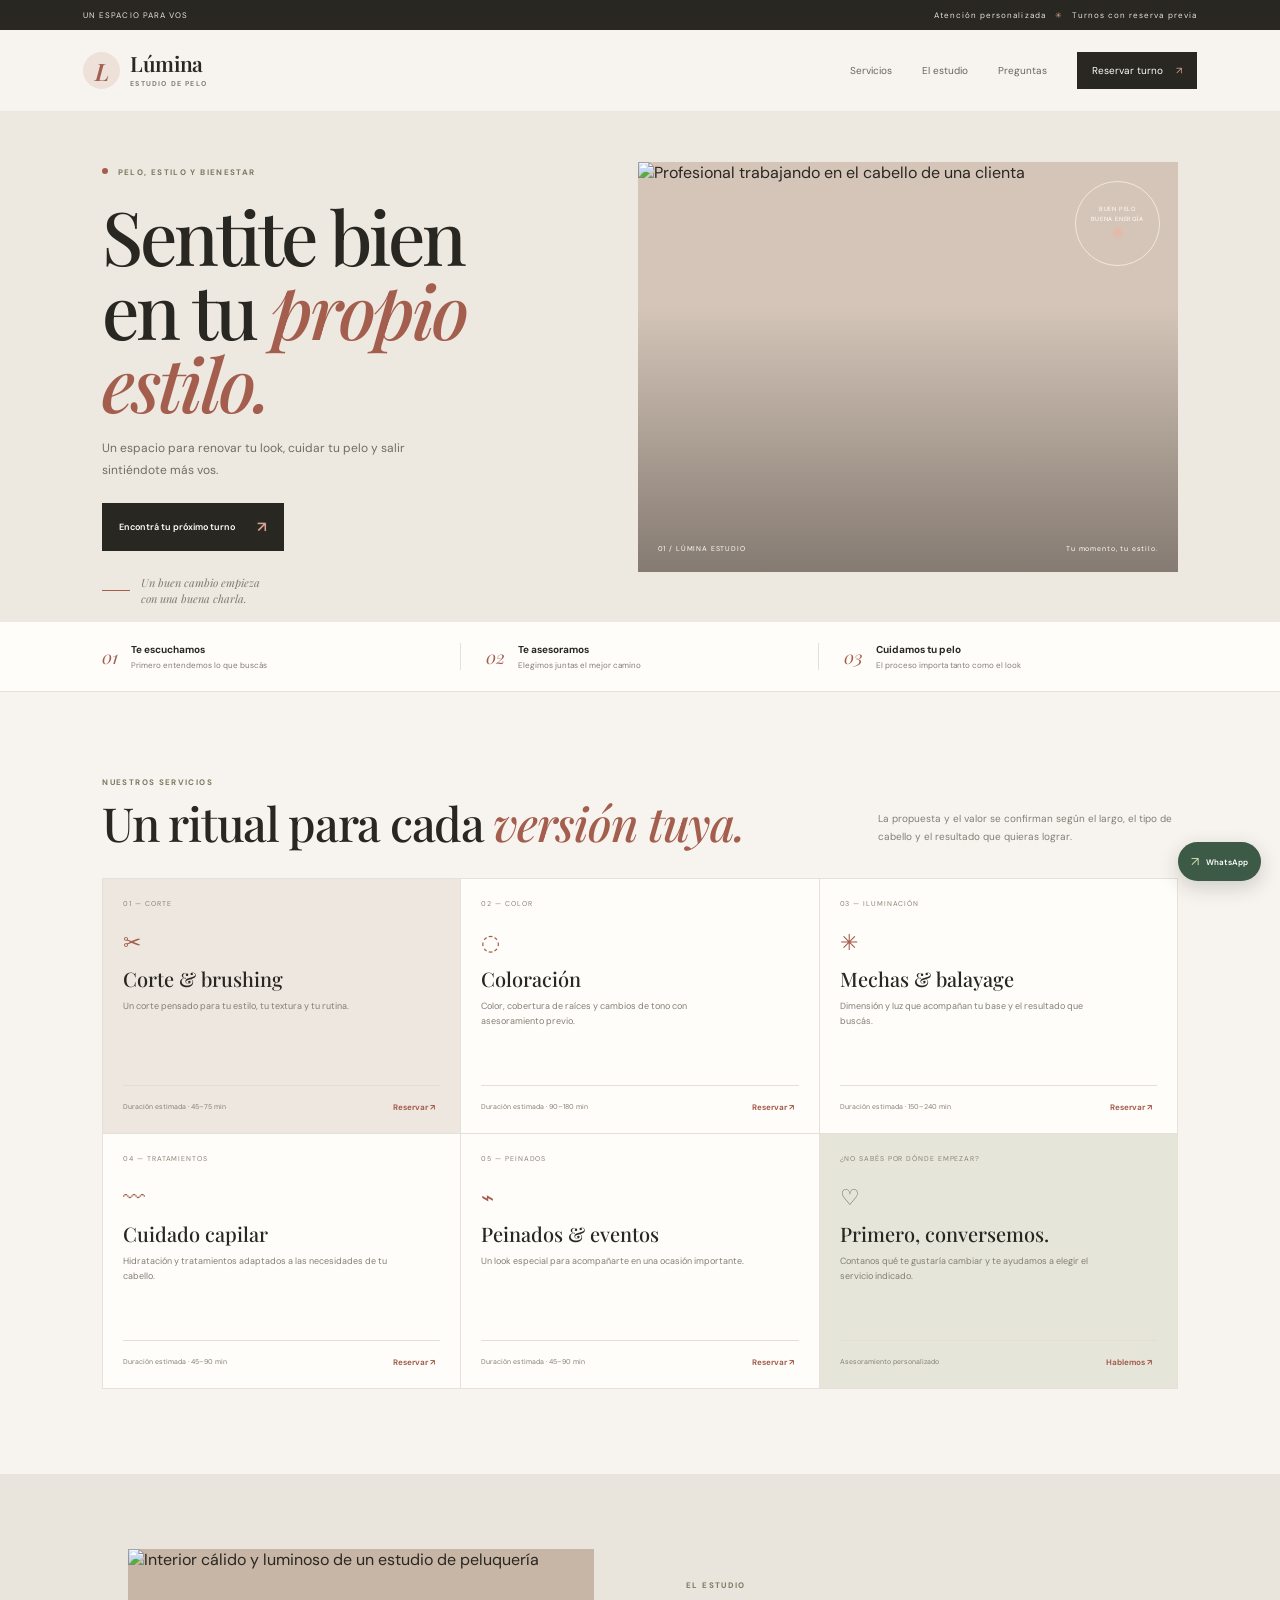
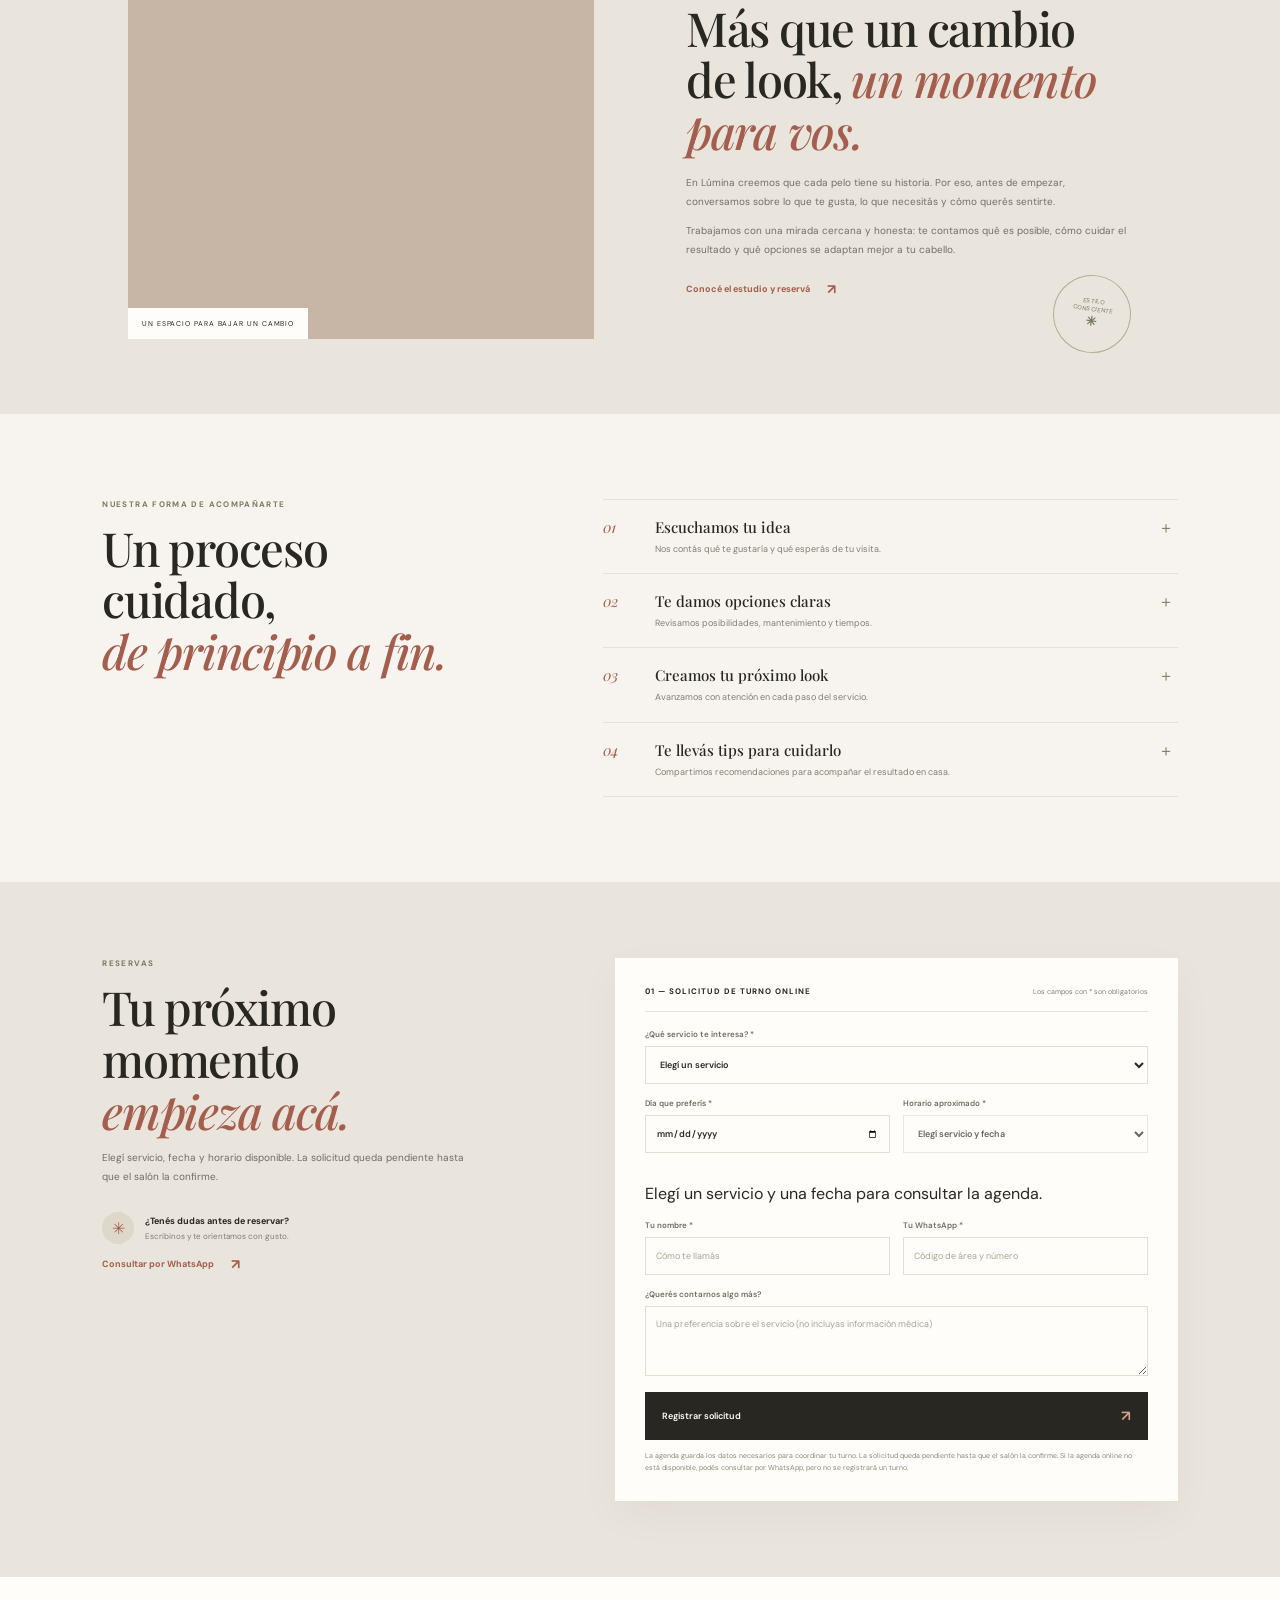
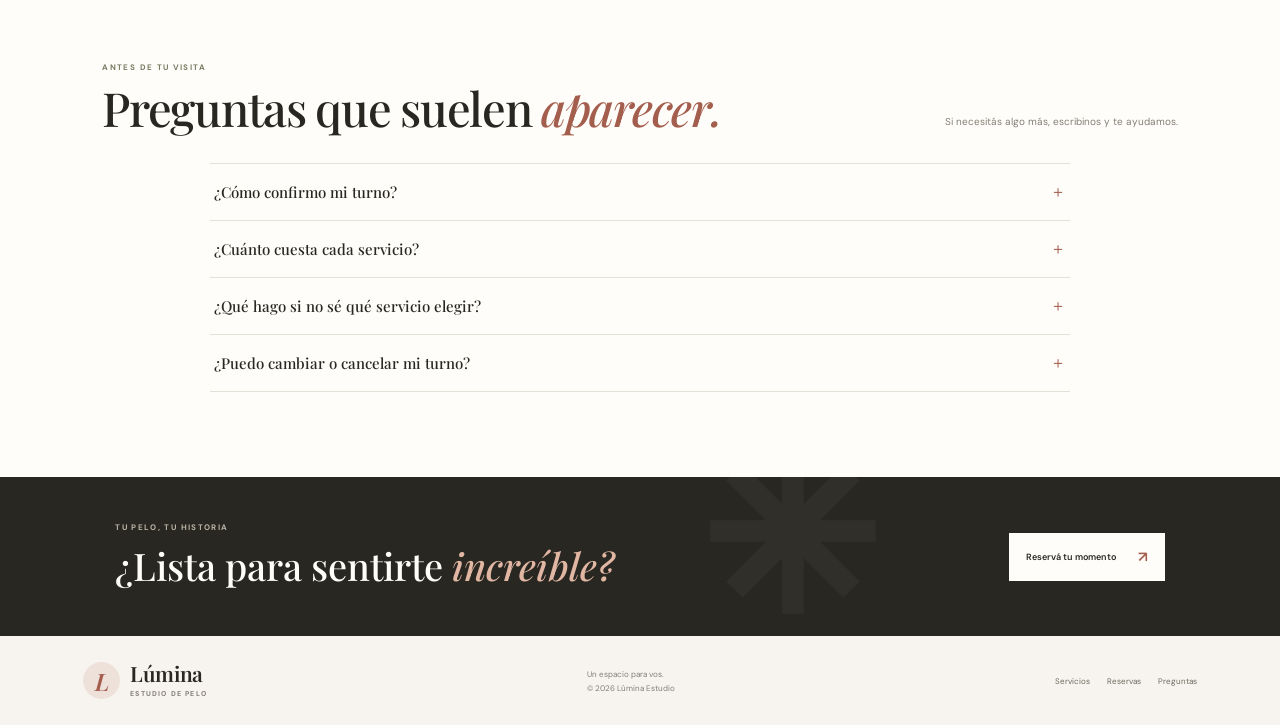
==== commit 1f7fc65b: "Add files via upload" ====
--- a/index.html
+++ b/index.html
@@ -42,25 +42,27 @@
 
     <section class="experience section-pad"><div class="experience-heading"><span class="eyebrow">NUESTRA FORMA DE ACOMPAÑARTE</span><h2>Un proceso cuidado,<br><em>de principio a fin.</em></h2></div><div class="experience-list"><article><span>01</span><div><h3>Escuchamos tu idea</h3><p>Nos contás qué te gustaría y qué esperás de tu visita.</p></div><b>＋</b></article><article><span>02</span><div><h3>Te damos opciones claras</h3><p>Revisamos posibilidades, mantenimiento y tiempos.</p></div><b>＋</b></article><article><span>03</span><div><h3>Creamos tu próximo look</h3><p>Avanzamos con atención en cada paso del servicio.</p></div><b>＋</b></article><article><span>04</span><div><h3>Te llevás tips para cuidarlo</h3><p>Compartimos recomendaciones para acompañar el resultado en casa.</p></div><b>＋</b></article></div></section>
 
-    <section class="booking" id="turnos"><div class="booking-intro"><span class="eyebrow">RESERVAS</span><h2>Tu próximo momento<br><em>empieza acá.</em></h2><p>Completá tus datos y contanos qué servicio te interesa. Te escribimos por WhatsApp para confirmar disponibilidad y coordinar los detalles.</p><div class="booking-contact"><span class="contact-icon">✳︎</span><span><b>¿Tenés dudas antes de reservar?</b><small>Escribinos y te orientamos con gusto.</small></span></div><a class="text-link" href="#" id="bookingWhatsApp">Consultar por WhatsApp <span>↗︎</span></a></div>
+    <section class="booking" id="turnos"><div class="booking-intro"><span class="eyebrow">RESERVAS</span><h2>Tu próximo momento<br><em>empieza acá.</em></h2><p>Elegí servicio, fecha y horario disponible. La solicitud queda pendiente hasta que el salón la confirme.</p><div class="booking-contact"><span class="contact-icon">✳︎</span><span><b>¿Tenés dudas antes de reservar?</b><small>Escribinos y te orientamos con gusto.</small></span></div><a class="text-link" href="#" id="bookingWhatsApp">Consultar por WhatsApp <span>↗︎</span></a></div>
       <form class="booking-form" id="bookingForm">
-        <div class="form-heading"><span>01 — SOLICITUD DE TURNO</span><small>Los campos con * son obligatorios</small></div>
+        <div class="form-heading"><span>01 — SOLICITUD DE TURNO ONLINE</span><small>Los campos con * son obligatorios</small></div>
         <label class="field field-full">¿Qué servicio te interesa? *<select name="service" id="serviceSelect" required><option value="" disabled selected>Elegí un servicio</option><option>Corte & brushing</option><option>Coloración</option><option>Mechas y balayage</option><option>Tratamiento capilar</option><option>Peinado para evento</option><option>Necesito asesoramiento</option></select></label>
-        <div class="form-row"><label class="field">Día que preferís *<input type="date" name="date" id="dateInput" required></label><label class="field">Horario aproximado *<select name="time" id="timeSelect" required><option value="" disabled selected>Elegí un horario</option></select></label></div>
+        <div class="form-row"><label class="field">Día que preferís *<input type="date" name="date" id="dateInput" required></label><label class="field">Horario aproximado *<select name="time" id="timeSelect" required disabled><option value="" disabled selected>Elegí servicio y fecha</option></select></label></div><p class="availability-status" id="availabilityStatus" role="status" aria-live="polite">Elegí un servicio y una fecha para consultar la agenda.</p>
         <div class="form-row"><label class="field">Tu nombre *<input type="text" name="name" placeholder="Cómo te llamás" autocomplete="name" required maxlength="70"></label><label class="field">Tu WhatsApp *<input type="tel" name="phone" placeholder="Código de área y número" autocomplete="tel" required maxlength="25"></label></div>
-        <label class="field field-full">¿Querés contarnos algo más? <textarea name="notes" rows="3" placeholder="Por ejemplo: largo del cabello, idea de color o una consulta" maxlength="500"></textarea></label>
-        <button class="button button-dark submit-booking" type="submit">Solicitar turno por WhatsApp <span>↗︎</span></button>
-        <p class="form-privacy">Esta solicitud no confirma una reserva. Coordinaremos el horario con vos por WhatsApp. Tus datos no se guardan en esta página.</p>
+        <label class="field field-full">¿Querés contarnos algo más? <textarea name="notes" rows="3" placeholder="Una preferencia sobre el servicio (no incluyas información médica)" maxlength="500"></textarea></label>
+        <button class="button button-dark submit-booking" type="submit">Registrar solicitud <span>↗︎</span></button>
+        <div class="booking-confirmation" id="bookingConfirmation" hidden role="status"><p id="bookingConfirmationText"></p><a id="bookingWhatsAppDraft" class="text-link" href="#" target="_blank" rel="noopener noreferrer">Coordinar por WhatsApp <span>↗︎</span></a></div><a class="booking-fallback-link" id="bookingFallbackLink" href="#" target="_blank" rel="noopener noreferrer" hidden>Consultar por WhatsApp (el turno no se guardó) ↗︎</a><p class="form-privacy">La agenda guarda los datos necesarios para coordinar tu turno. La solicitud queda pendiente hasta que el salón la confirme. Si la agenda online no está disponible, podés consultar por WhatsApp, pero no se registrará un turno.</p>
       </form>
     </section>
 
-    <section class="faq section-pad" id="preguntas"><div class="section-heading"><div><span class="eyebrow">ANTES DE TU VISITA</span><h2>Preguntas que suelen <em>aparecer.</em></h2></div><p>Si necesitás algo más, escribinos y te ayudamos.</p></div><div class="faq-list"><details><summary>¿Cómo confirmo mi turno?<span>＋</span></summary><p>Completá el formulario de reserva. Se abrirá WhatsApp con tu solicitud y coordinaremos con vos la disponibilidad. El turno queda confirmado cuando recibís nuestra respuesta.</p></details><details><summary>¿Cuánto cuesta cada servicio?<span>＋</span></summary><p>El valor depende del servicio, el largo y el trabajo necesario. Te damos una orientación antes de reservar y confirmamos el presupuesto durante la consulta.</p></details><details><summary>¿Qué hago si no sé qué servicio elegir?<span>＋</span></summary><p>Elegí “Necesito asesoramiento” en el formulario y contanos qué resultado tenés en mente. Te vamos a orientar antes de definir el servicio.</p></details><details><summary>¿Puedo cambiar o cancelar mi turno?<span>＋</span></summary><p>Sí. Escribinos por WhatsApp con anticipación para que podamos recoordinar el horario.</p></details></div></section>
+    <section class="faq section-pad" id="preguntas"><div class="section-heading"><div><span class="eyebrow">ANTES DE TU VISITA</span><h2>Preguntas que suelen <em>aparecer.</em></h2></div><p>Si necesitás algo más, escribinos y te ayudamos.</p></div><div class="faq-list"><details><summary>¿Cómo confirmo mi turno?<span>＋</span></summary><p>Elegí un horario disponible y enviá la solicitud. Queda pendiente hasta que el salón la confirme; vas a poder continuar la coordinación por WhatsApp.</p></details><details><summary>¿Cuánto cuesta cada servicio?<span>＋</span></summary><p>El valor depende del servicio, el largo y el trabajo necesario. Te damos una orientación antes de reservar y confirmamos el presupuesto durante la consulta.</p></details><details><summary>¿Qué hago si no sé qué servicio elegir?<span>＋</span></summary><p>Elegí “Necesito asesoramiento” en el formulario y contanos qué resultado tenés en mente. Te vamos a orientar antes de definir el servicio.</p></details><details><summary>¿Puedo cambiar o cancelar mi turno?<span>＋</span></summary><p>Sí. Escribinos por WhatsApp con anticipación para que podamos recoordinar el horario.</p></details></div></section>
 
     <section class="closing-banner"><div><span class="eyebrow">TU PELO, TU HISTORIA</span><h2>¿Lista para sentirte <em>increíble?</em></h2></div><a class="button button-light" href="#turnos">Reservá tu momento <span>↗︎</span></a><span class="closing-flower" aria-hidden="true"><svg viewBox="0 0 100 100" focusable="false"><path d="M44 4h12v31L78 13l9 9-22 22h31v12H65l22 22-9 9-22-22v31H44V65L22 87l-9-9 22-22H4V44h31L13 22l9-9 22 22z" fill="currentColor"/></svg></span></section>
   </main>
   <footer class="footer"><a class="brand" href="#inicio"><span class="brand-mark" aria-hidden="true">L</span><span class="brand-word">Lúmina<small>ESTUDIO DE PELO</small></span></a><span class="footer-copy">Un espacio para vos. <span>© <span id="year"></span> Lúmina Estudio</span></span><div class="footer-links"><a href="#servicios">Servicios</a><a href="#turnos">Reservas</a><a href="#preguntas">Preguntas</a></div></footer>
   <a class="floating-whatsapp" href="#" id="floatingWhatsApp" aria-label="Escribinos por WhatsApp"><span>↗︎</span><b>WhatsApp</b></a>
   <div class="toast" id="toast" role="status" aria-live="polite"></div>
+  <script src="config.js"></script>
   <script src="app.js"></script>
 </body>
 </html>
+
